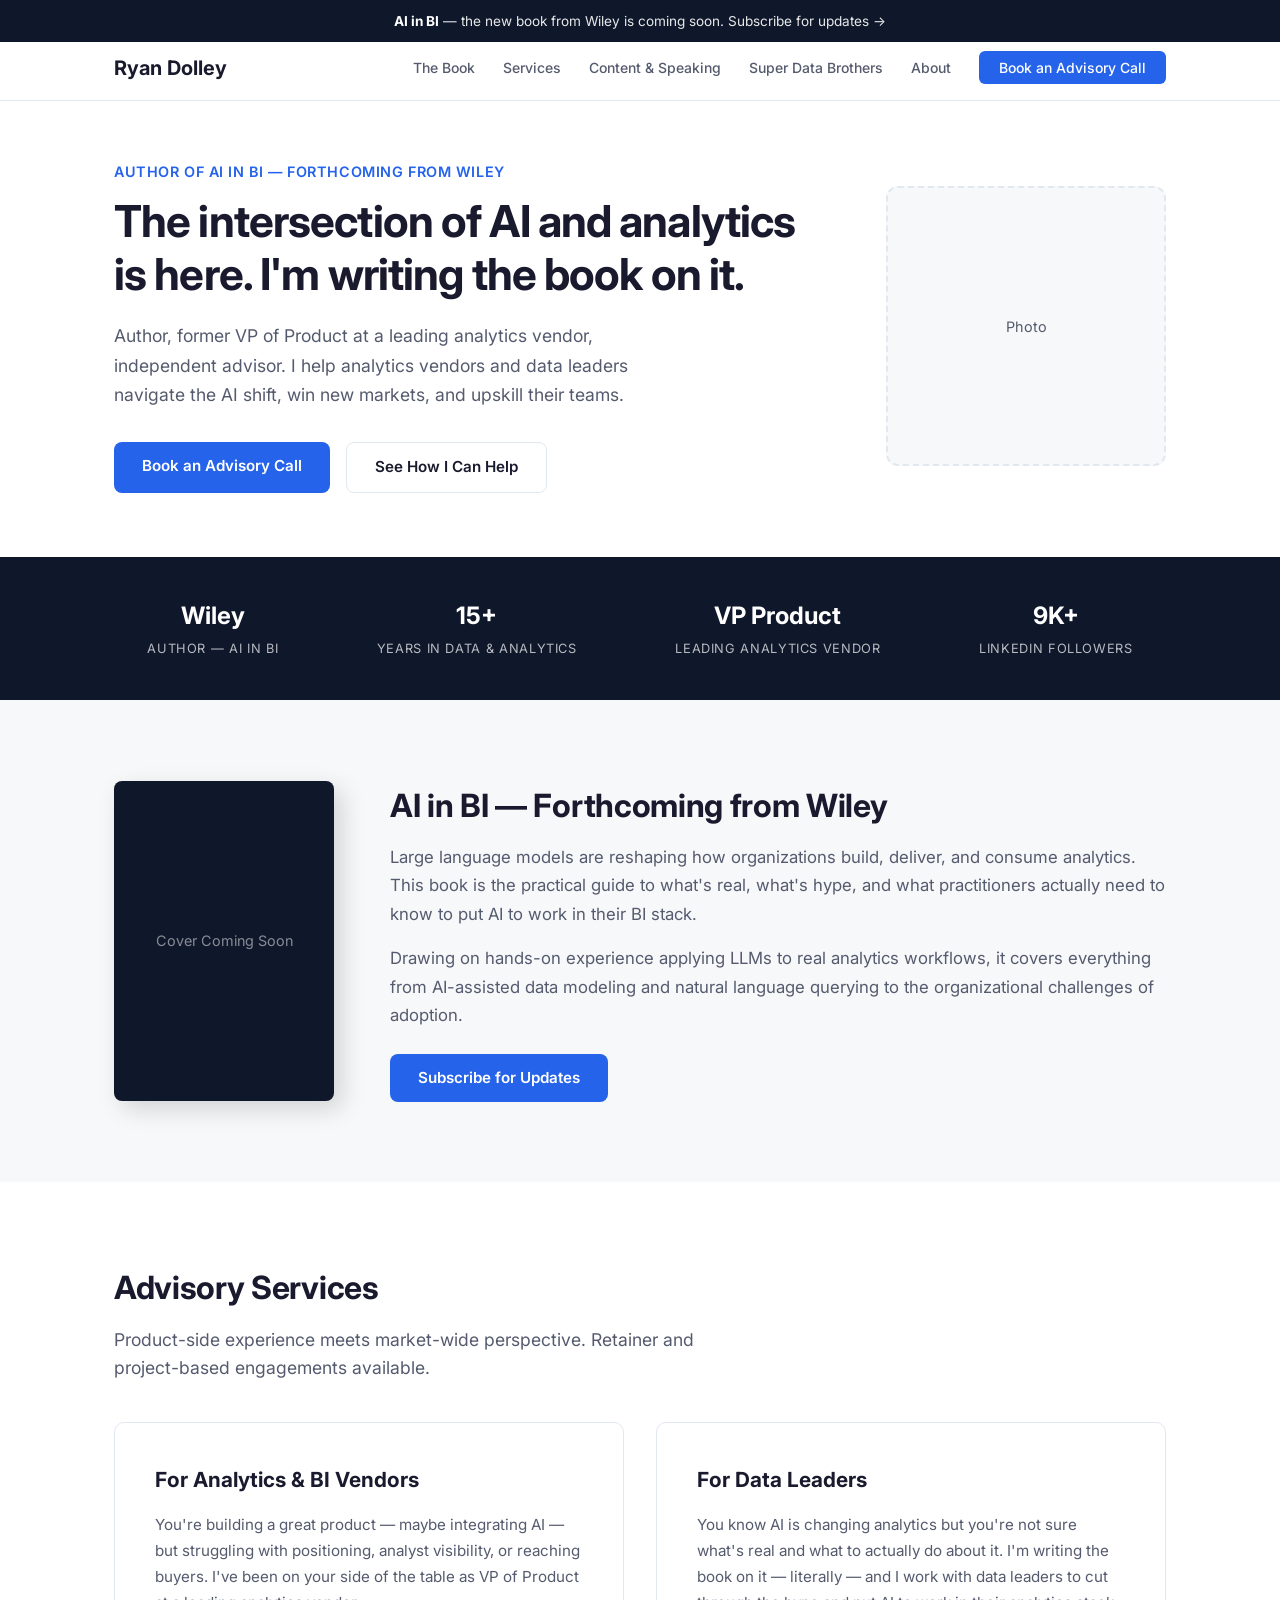
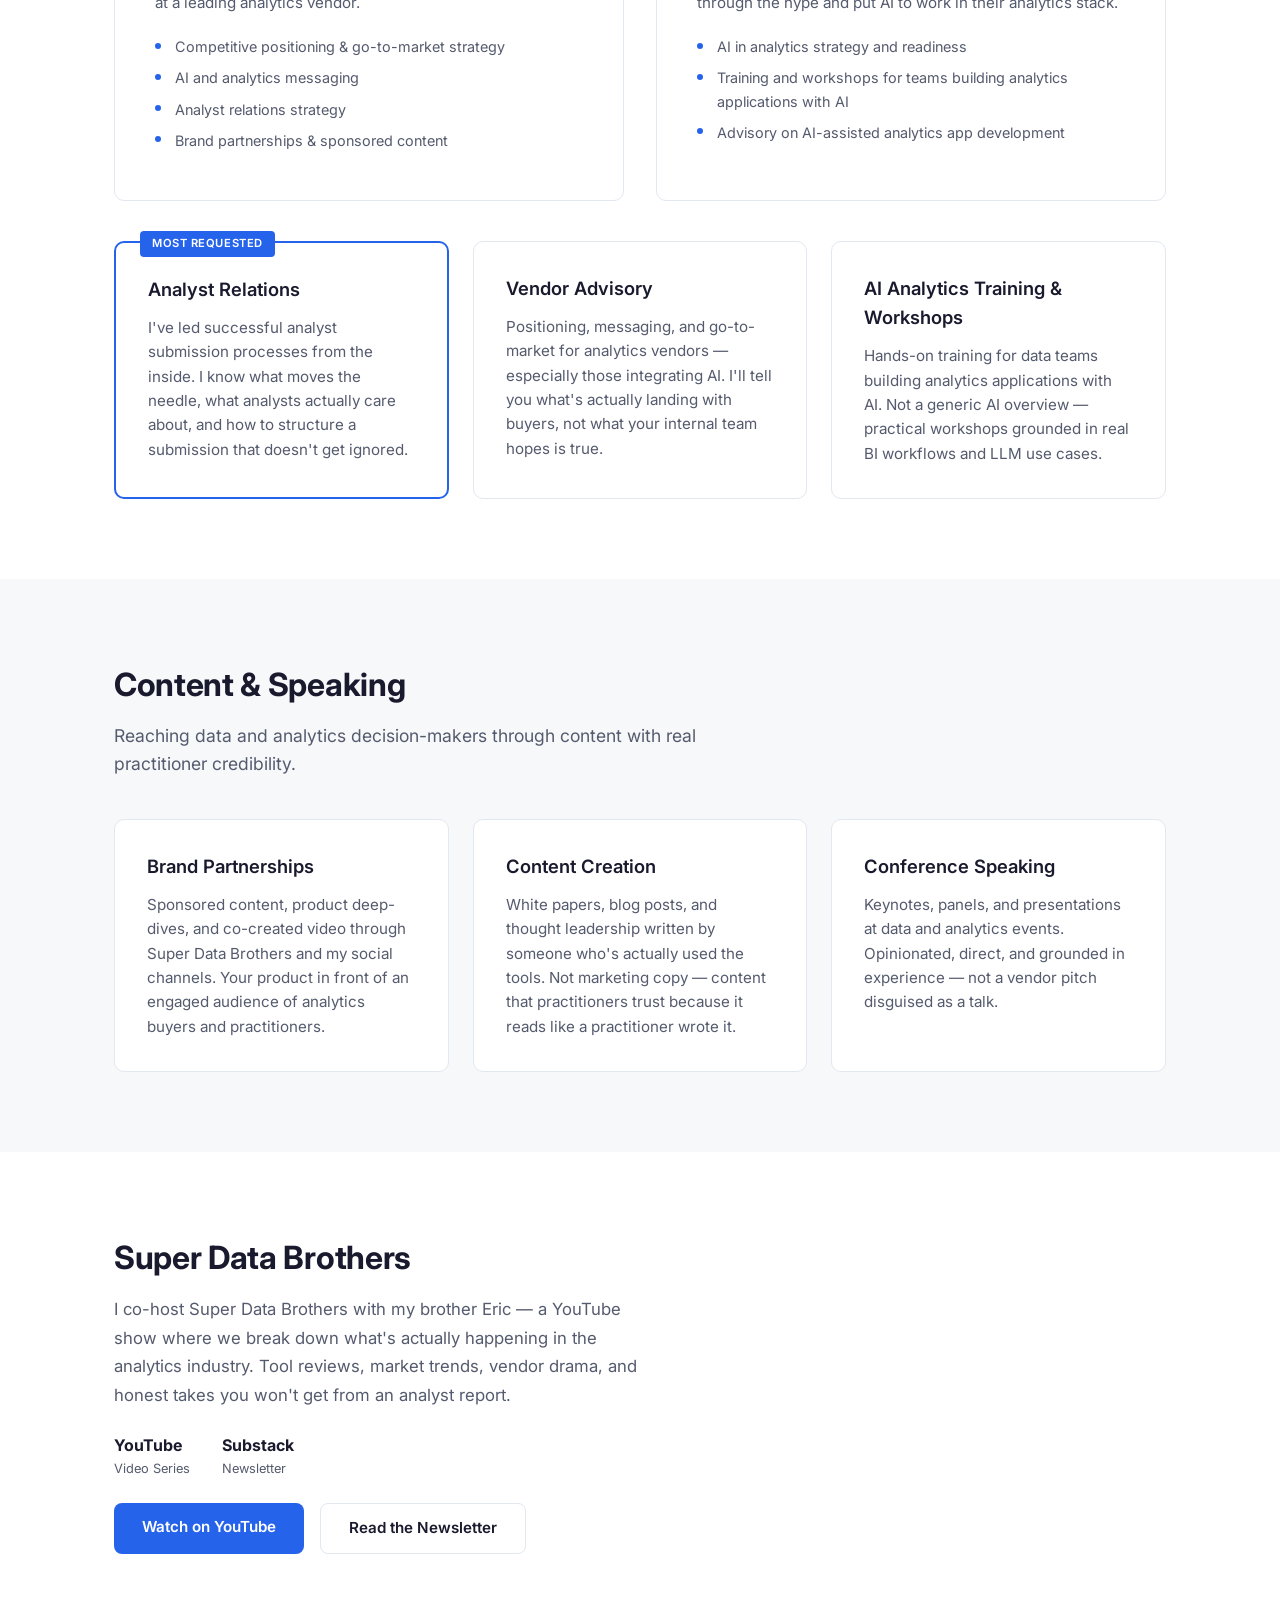
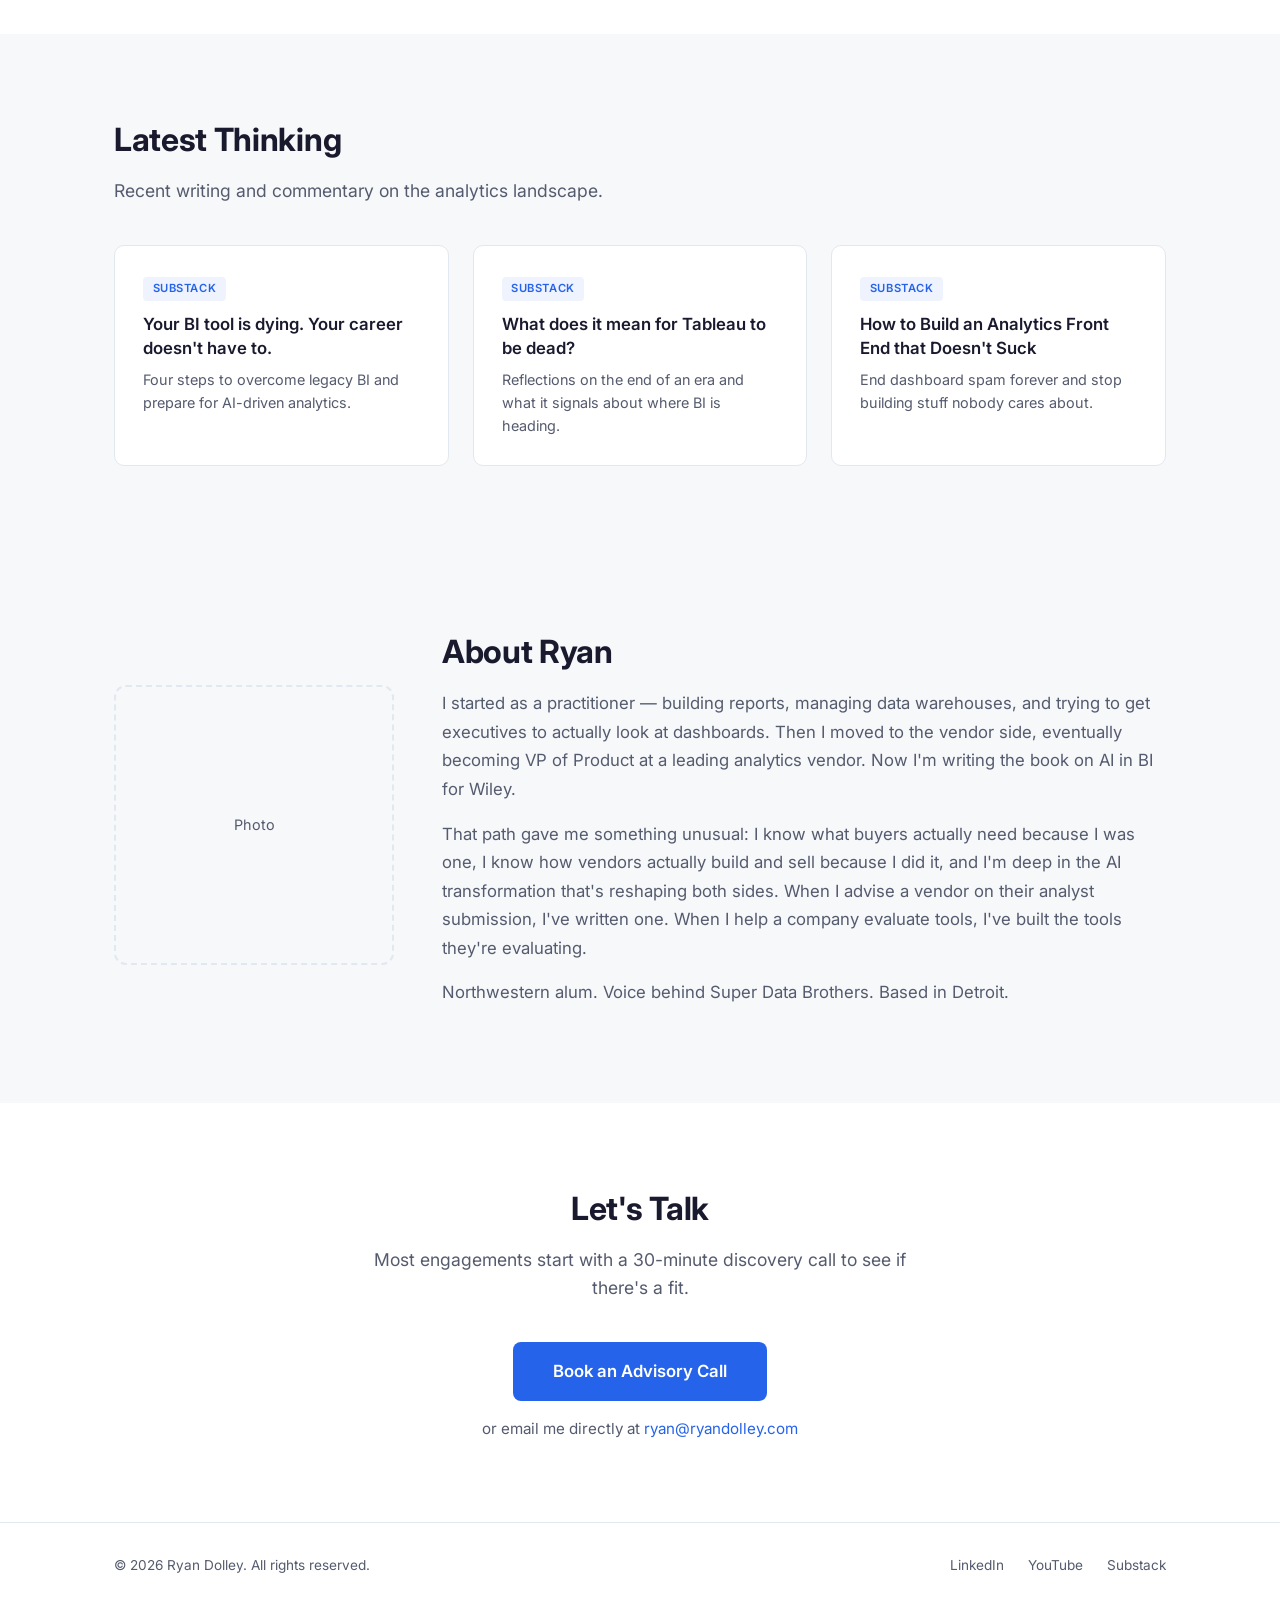
==== index.html @ 56ee3a5f "Switch YouTube embed to nocookie domain to fix error 150 Co-Authored-By: Claude Opus 4.6 <noreply@an" ====
<!DOCTYPE html>
<html lang="en">
<head>
    <meta charset="UTF-8">
    <meta name="viewport" content="width=device-width, initial-scale=1.0">
    <meta name="description" content="Ryan Dolley — author of AI in BI (Wiley), analytics industry advisor, and former VP of Product at a leading analytics vendor. Vendor advisory, analyst relations, and AI-driven data strategy.">
    <meta property="og:title" content="Ryan Dolley — Analytics Industry Advisor & Author">
    <meta property="og:description" content="Author of AI in BI (Wiley). Former VP of Product at a leading analytics vendor, now independent advisor for analytics vendors and data-driven companies.">
    <meta property="og:type" content="website">
    <meta property="og:url" content="https://ryandolley.com">
    <meta property="og:image" content="https://ryandolley.com/images/og-image.jpg">
    <meta name="twitter:card" content="summary_large_image">
    <title>Ryan Dolley — Analytics Industry Advisor & Author</title>
    <link rel="icon" type="image/svg+xml" href="data:image/svg+xml,<svg xmlns='http://www.w3.org/2000/svg' viewBox='0 0 100 100'><text y='.9em' font-size='90'>RD</text></svg>">
    <link rel="stylesheet" href="css/style.css">
    <link rel="preconnect" href="https://fonts.googleapis.com">
    <link rel="preconnect" href="https://fonts.gstatic.com" crossorigin>
    <link href="https://fonts.googleapis.com/css2?family=Inter:wght@400;500;600;700&display=swap" rel="stylesheet">
</head>
<body>

    <div class="announcement-bar">
        <div class="container">
            <a href="https://superdatablog.substack.com" target="_blank" rel="noopener">
                <strong>AI in BI</strong> &mdash; the new book from Wiley is coming soon. Subscribe for updates &rarr;
            </a>
        </div>
    </div>

    <header class="site-header">
        <nav class="nav-container">
            <a href="/" class="logo">Ryan Dolley</a>
            <ul class="nav-links">
                <li><a href="#book">The Book</a></li>
                <li><a href="#services">Services</a></li>
                <li><a href="#content-services">Content & Speaking</a></li>
                <li><a href="#sdb">Super Data Brothers</a></li>
                <li><a href="#about">About</a></li>
                <li><a href="#contact" class="nav-cta">Book an Advisory Call</a></li>
            </ul>
            <button class="mobile-menu-toggle" aria-label="Toggle menu">
                <span></span>
                <span></span>
                <span></span>
            </button>
        </nav>
    </header>

    <!-- Hero -->
    <section class="hero">
        <div class="container">
            <div class="hero-content">
                <p class="hero-eyebrow">Author of <em>AI in BI</em> &mdash; forthcoming from Wiley</p>
                <h1>The intersection of AI and analytics is here. I'm writing the book on it.</h1>
                <p class="hero-subtitle">Author, former VP of Product at a leading analytics vendor, independent advisor. I help analytics vendors and data leaders navigate the AI shift, win new markets, and upskill their teams.</p>
                <div class="hero-cta">
                    <a href="#contact" class="btn btn-primary">Book an Advisory Call</a>
                    <a href="#services" class="btn btn-secondary">See How I Can Help</a>
                </div>
            </div>
            <div class="hero-image">
                <div class="headshot-placeholder">Photo</div>
            </div>
        </div>
    </section>

    <!-- Credibility Bar -->
    <section class="credibility-bar">
        <div class="container">
            <div class="credibility-items">
                <div class="credibility-item">
                    <span class="credibility-number">Wiley</span>
                    <span class="credibility-label">Author &mdash; AI in BI</span>
                </div>
                <div class="credibility-item">
                    <span class="credibility-number">15+</span>
                    <span class="credibility-label">Years in Data & Analytics</span>
                </div>
                <div class="credibility-item">
                    <span class="credibility-number">VP Product</span>
                    <span class="credibility-label">Leading Analytics Vendor</span>
                </div>
                <div class="credibility-item">
                    <span class="credibility-number">9K+</span>
                    <span class="credibility-label">LinkedIn Followers</span>
                </div>
            </div>
        </div>
    </section>

    <!-- The Book -->
    <section id="book" class="section section-alt">
        <div class="container">
            <div class="book-content">
                <div class="book-cover">
                    <div class="book-placeholder">Cover Coming Soon</div>
                </div>
                <div class="book-text">
                    <h2 class="section-title">AI in BI &mdash; Forthcoming from Wiley</h2>
                    <p>Large language models are reshaping how organizations build, deliver, and consume analytics. This book is the practical guide to what's real, what's hype, and what practitioners actually need to know to put AI to work in their BI stack.</p>
                    <p>Drawing on hands-on experience applying LLMs to real analytics workflows, it covers everything from AI-assisted data modeling and natural language querying to the organizational challenges of adoption.</p>
                    <a href="https://superdatablog.substack.com" target="_blank" rel="noopener" class="btn btn-primary">Subscribe for Updates</a>
                </div>
            </div>
        </div>
    </section>

    <!-- Services (merged Who I Work With + Advisory) -->
    <section id="services" class="section">
        <div class="container">
            <h2 class="section-title">Advisory Services</h2>
            <p class="section-intro">Product-side experience meets market-wide perspective. Retainer and project-based engagements available.</p>

            <div class="audience-grid">
                <div class="audience-card">
                    <h3>For Analytics & BI Vendors</h3>
                    <p>You're building a great product &mdash; maybe integrating AI &mdash; but struggling with positioning, analyst visibility, or reaching buyers. I've been on your side of the table as VP of Product at a leading analytics vendor.</p>
                    <ul class="audience-list">
                        <li>Competitive positioning & go-to-market strategy</li>
                        <li>AI and analytics messaging</li>
                        <li>Analyst relations strategy</li>
                        <li>Brand partnerships & sponsored content</li>
                    </ul>
                </div>
                <div class="audience-card">
                    <h3>For Data Leaders</h3>
                    <p>You know AI is changing analytics but you're not sure what's real and what to actually do about it. I'm writing the book on it &mdash; literally &mdash; and I work with data leaders to cut through the hype and put AI to work in their analytics stack.</p>
                    <ul class="audience-list">
                        <li>AI in analytics strategy and readiness</li>
                        <li>Training and workshops for teams building analytics applications with AI</li>
                        <li>Advisory on AI-assisted analytics app development</li>
                    </ul>
                </div>
            </div>

            <div class="services-detail">
                <div class="service-card featured-card">
                    <div class="card-badge">Most Requested</div>
                    <h3>Analyst Relations</h3>
                    <p>I've led successful analyst submission processes from the inside. I know what moves the needle, what analysts actually care about, and how to structure a submission that doesn't get ignored.</p>
                </div>
                <div class="service-card">
                    <h3>Vendor Advisory</h3>
                    <p>Positioning, messaging, and go-to-market for analytics vendors &mdash; especially those integrating AI. I'll tell you what's actually landing with buyers, not what your internal team hopes is true.</p>
                </div>
                <div class="service-card">
                    <h3>AI Analytics Training & Workshops</h3>
                    <p>Hands-on training for data teams building analytics applications with AI. Not a generic AI overview &mdash; practical workshops grounded in real BI workflows and LLM use cases.</p>
                </div>
            </div>
        </div>
    </section>

    <!-- Content & Speaking -->
    <section id="content-services" class="section section-alt">
        <div class="container">
            <h2 class="section-title">Content & Speaking</h2>
            <p class="section-intro">Reaching data and analytics decision-makers through content with real practitioner credibility.</p>

            <div class="services-grid">
                <div class="service-card">
                    <h3>Brand Partnerships</h3>
                    <p>Sponsored content, product deep-dives, and co-created video through Super Data Brothers and my social channels. Your product in front of an engaged audience of analytics buyers and practitioners.</p>
                </div>
                <div class="service-card">
                    <h3>Content Creation</h3>
                    <p>White papers, blog posts, and thought leadership written by someone who's actually used the tools. Not marketing copy &mdash; content that practitioners trust because it reads like a practitioner wrote it.</p>
                </div>
                <div class="service-card">
                    <h3>Conference Speaking</h3>
                    <p>Keynotes, panels, and presentations at data and analytics events. Opinionated, direct, and grounded in experience &mdash; not a vendor pitch disguised as a talk.</p>
                </div>
            </div>
        </div>
    </section>

    <!-- Super Data Brothers -->
    <section id="sdb" class="section">
        <div class="container">
            <div class="sdb-content">
                <div class="sdb-text">
                    <h2 class="section-title">Super Data Brothers</h2>
                    <p>I co-host Super Data Brothers with my brother Eric &mdash; a YouTube show where we break down what's actually happening in the analytics industry. Tool reviews, market trends, vendor drama, and honest takes you won't get from an analyst report.</p>
                    <div class="sdb-stats">
                        <div class="sdb-stat">
                            <span class="sdb-stat-number">YouTube</span>
                            <span class="sdb-stat-label">Video Series</span>
                        </div>
                        <div class="sdb-stat">
                            <span class="sdb-stat-number">Substack</span>
                            <span class="sdb-stat-label">Newsletter</span>
                        </div>
                    </div>
                    <div class="sdb-buttons">
                        <a href="https://www.youtube.com/c/superdatabrothers" target="_blank" rel="noopener" class="btn btn-primary">Watch on YouTube</a>
                        <a href="https://superdatablog.substack.com" target="_blank" rel="noopener" class="btn btn-secondary">Read the Newsletter</a>
                    </div>
                </div>
                <div class="sdb-video">
                    <iframe width="480" height="270" src="https://www.youtube-nocookie.com/embed/T5hyffi0M0o?rel=0" title="Super Data Brothers" frameborder="0" allow="accelerometer; autoplay; clipboard-write; encrypted-media; gyroscope; picture-in-picture" allowfullscreen></iframe>
                </div>
            </div>
        </div>
    </section>

    <!-- Latest Thinking -->
    <section class="section section-alt">
        <div class="container">
            <h2 class="section-title">Latest Thinking</h2>
            <p class="section-intro">Recent writing and commentary on the analytics landscape.</p>
            <div class="articles-grid">
                <a href="https://superdatablog.substack.com/p/your-bi-tool-is-dying-your-career" target="_blank" rel="noopener" class="article-card">
                    <span class="article-tag">Substack</span>
                    <h3>Your BI tool is dying. Your career doesn't have to.</h3>
                    <p>Four steps to overcome legacy BI and prepare for AI-driven analytics.</p>
                </a>
                <a href="https://superdatablog.substack.com/p/what-does-it-mean-for-tableau-to" target="_blank" rel="noopener" class="article-card">
                    <span class="article-tag">Substack</span>
                    <h3>What does it mean for Tableau to be dead?</h3>
                    <p>Reflections on the end of an era and what it signals about where BI is heading.</p>
                </a>
                <a href="https://superdatablog.substack.com/p/how-to-build-an-analytics-front-end" target="_blank" rel="noopener" class="article-card">
                    <span class="article-tag">Substack</span>
                    <h3>How to Build an Analytics Front End that Doesn't Suck</h3>
                    <p>End dashboard spam forever and stop building stuff nobody cares about.</p>
                </a>
            </div>
        </div>
    </section>

    <!-- About -->
    <section id="about" class="section section-alt">
        <div class="container">
            <div class="about-content">
                <div class="about-image">
                    <div class="headshot-placeholder">Photo</div>
                </div>
                <div class="about-text">
                    <h2 class="section-title">About Ryan</h2>
                    <p>I started as a practitioner &mdash; building reports, managing data warehouses, and trying to get executives to actually look at dashboards. Then I moved to the vendor side, eventually becoming VP of Product at a leading analytics vendor. Now I'm writing the book on AI in BI for Wiley.</p>
                    <p>That path gave me something unusual: I know what buyers actually need because I was one, I know how vendors actually build and sell because I did it, and I'm deep in the AI transformation that's reshaping both sides. When I advise a vendor on their analyst submission, I've written one. When I help a company evaluate tools, I've built the tools they're evaluating.</p>
                    <p>Northwestern alum. Voice behind Super Data Brothers. Based in Detroit.</p>
                </div>
            </div>
        </div>
    </section>

    <!-- Contact -->
    <section id="contact" class="section">
        <div class="container contact-container">
            <h2 class="section-title">Let's Talk</h2>
            <p class="section-intro">Most engagements start with a 30-minute discovery call to see if there's a fit.</p>
            <div class="contact-actions">
                <a href="https://calendly.com/rdolley/half-hour" target="_blank" rel="noopener" class="btn btn-primary btn-large">Book an Advisory Call</a>
                <p class="contact-alt">or email me directly at <a href="mailto:ryan@ryandolley.com">ryan@ryandolley.com</a></p>
            </div>
        </div>
    </section>

    <!-- Footer -->
    <footer class="site-footer">
        <div class="container">
            <div class="footer-content">
                <p>&copy; 2026 Ryan Dolley. All rights reserved.</p>
                <div class="footer-links">
                    <a href="https://www.linkedin.com/in/ryandolley" target="_blank" rel="noopener">LinkedIn</a>
                    <a href="https://www.youtube.com/c/superdatabrothers" target="_blank" rel="noopener">YouTube</a>
                    <a href="https://superdatablog.substack.com" target="_blank" rel="noopener">Substack</a>
                </div>
            </div>
        </div>
    </footer>

    <script src="js/main.js"></script>
</body>
</html>
---- css/style.css ----
/* ================================
   Ryan Dolley — Personal Site
   ================================ */

:root {
    --color-bg: #ffffff;
    --color-bg-alt: #f7f8fa;
    --color-text: #1a1a2e;
    --color-text-muted: #555b6e;
    --color-primary: #2563eb;
    --color-primary-dark: #1d4ed8;
    --color-accent: #0f172a;
    --color-border: #e2e8f0;
    --font-main: 'Inter', -apple-system, BlinkMacSystemFont, sans-serif;
    --max-width: 1100px;
    --section-padding: 5rem 0;
}

/* Reset */
*, *::before, *::after {
    margin: 0;
    padding: 0;
    box-sizing: border-box;
}

html {
    scroll-behavior: smooth;
}

body {
    font-family: var(--font-main);
    color: var(--color-text);
    background: var(--color-bg);
    line-height: 1.6;
    -webkit-font-smoothing: antialiased;
}

.container {
    max-width: var(--max-width);
    margin: 0 auto;
    padding: 0 1.5rem;
}

/* ================================
   Header / Nav
   ================================ */

/* ================================
   Announcement Bar
   ================================ */

.announcement-bar {
    position: fixed;
    top: 0;
    left: 0;
    right: 0;
    background: var(--color-accent);
    z-index: 101;
    padding: 0.5rem 0;
    text-align: center;
}

.announcement-bar a {
    color: rgba(255, 255, 255, 0.9);
    text-decoration: none;
    font-size: 0.85rem;
    transition: color 0.2s;
}

.announcement-bar a:hover {
    color: #fff;
}

.announcement-bar strong {
    color: #fff;
}

.site-header {
    position: fixed;
    top: 2.25rem;
    left: 0;
    right: 0;
    background: rgba(255, 255, 255, 0.95);
    backdrop-filter: blur(10px);
    border-bottom: 1px solid var(--color-border);
    z-index: 100;
}

.nav-container {
    max-width: var(--max-width);
    margin: 0 auto;
    padding: 0 1.5rem;
    display: flex;
    align-items: center;
    justify-content: space-between;
    height: 4rem;
}

.logo {
    font-size: 1.25rem;
    font-weight: 700;
    color: var(--color-text);
    text-decoration: none;
}

.nav-links {
    display: flex;
    list-style: none;
    gap: 1.75rem;
    align-items: center;
}

.nav-links a {
    text-decoration: none;
    color: var(--color-text-muted);
    font-size: 0.875rem;
    font-weight: 500;
    transition: color 0.2s;
}

.nav-links a:hover {
    color: var(--color-text);
}

.nav-cta {
    background: var(--color-primary);
    color: #fff !important;
    padding: 0.5rem 1.25rem;
    border-radius: 6px;
    transition: background 0.2s !important;
}

.nav-cta:hover {
    background: var(--color-primary-dark) !important;
}

.mobile-menu-toggle {
    display: none;
    flex-direction: column;
    gap: 5px;
    background: none;
    border: none;
    cursor: pointer;
    padding: 4px;
}

.mobile-menu-toggle span {
    display: block;
    width: 24px;
    height: 2px;
    background: var(--color-text);
    transition: 0.3s;
}

/* ================================
   Hero
   ================================ */

.hero {
    padding: 10rem 0 4rem;
}

.hero .container {
    display: flex;
    align-items: center;
    gap: 4rem;
}

.hero-content {
    flex: 1;
}

.hero h1 {
    font-size: 2.75rem;
    font-weight: 700;
    line-height: 1.2;
    letter-spacing: -0.02em;
    margin-bottom: 1.25rem;
}

.hero-subtitle {
    font-size: 1.1rem;
    color: var(--color-text-muted);
    line-height: 1.7;
    margin-bottom: 2rem;
    max-width: 520px;
}

.hero-cta {
    display: flex;
    gap: 1rem;
}

.hero-image {
    flex-shrink: 0;
}

/* Buttons */
.btn {
    display: inline-block;
    text-decoration: none;
    font-weight: 600;
    font-size: 0.95rem;
    padding: 0.75rem 1.75rem;
    border-radius: 8px;
    transition: all 0.2s;
}

.btn-primary {
    background: var(--color-primary);
    color: #fff;
}

.btn-primary:hover {
    background: var(--color-primary-dark);
}

.btn-secondary {
    background: transparent;
    color: var(--color-text);
    border: 1px solid var(--color-border);
}

.btn-secondary:hover {
    border-color: var(--color-text-muted);
}

.btn-large {
    padding: 1rem 2.5rem;
    font-size: 1.05rem;
}

/* Placeholder images */
.headshot-placeholder,
.video-placeholder {
    width: 280px;
    height: 280px;
    border-radius: 12px;
    background: var(--color-bg-alt);
    border: 2px dashed var(--color-border);
    display: flex;
    align-items: center;
    justify-content: center;
    color: var(--color-text-muted);
    font-size: 0.9rem;
}

.video-placeholder {
    width: 100%;
    max-width: 480px;
    height: 270px;
}

/* ================================
   Credibility Bar
   ================================ */

.credibility-bar {
    background: var(--color-accent);
    padding: 2.5rem 0;
}

.credibility-items {
    display: flex;
    justify-content: space-around;
    gap: 2rem;
    text-align: center;
}

.credibility-item {
    display: flex;
    flex-direction: column;
    gap: 0.25rem;
}

.credibility-number {
    font-size: 1.5rem;
    font-weight: 700;
    color: #fff;
}

.credibility-label {
    font-size: 0.8rem;
    color: rgba(255, 255, 255, 0.7);
    text-transform: uppercase;
    letter-spacing: 0.05em;
}

/* ================================
   Client Logos
   ================================ */

.logos-section {
    padding: 3rem 0;
    border-bottom: 1px solid var(--color-border);
}

.logos-label {
    text-align: center;
    font-size: 0.85rem;
    color: var(--color-text-muted);
    text-transform: uppercase;
    letter-spacing: 0.06em;
    margin-bottom: 1.5rem;
}

.logos-grid {
    display: flex;
    justify-content: center;
    align-items: center;
    gap: 3.5rem;
    flex-wrap: wrap;
}

.logo-item {
    display: flex;
    align-items: center;
    justify-content: center;
}

.logo-text {
    font-size: 1.35rem;
    font-weight: 600;
    color: var(--color-text-muted);
    opacity: 0.5;
    transition: opacity 0.2s;
}

.logo-item:hover .logo-text {
    opacity: 0.8;
}

/* ================================
   Hero Eyebrow
   ================================ */

.hero-eyebrow {
    font-size: 0.9rem;
    font-weight: 600;
    color: var(--color-primary);
    text-transform: uppercase;
    letter-spacing: 0.04em;
    margin-bottom: 0.75rem;
}

.hero-eyebrow em {
    font-style: normal;
}

/* ================================
   The Book
   ================================ */

.book-content {
    display: flex;
    align-items: center;
    gap: 3.5rem;
}

.book-cover {
    flex-shrink: 0;
}

.book-placeholder {
    width: 220px;
    height: 320px;
    border-radius: 8px;
    background: var(--color-accent);
    border: none;
    display: flex;
    align-items: center;
    justify-content: center;
    color: rgba(255, 255, 255, 0.5);
    font-size: 0.9rem;
    box-shadow: 8px 8px 24px rgba(0, 0, 0, 0.15);
}

.book-text {
    flex: 1;
}

.book-text p {
    color: var(--color-text-muted);
    font-size: 1.05rem;
    line-height: 1.7;
    margin-bottom: 1rem;
}

.book-text .btn {
    margin-top: 0.5rem;
}

/* ================================
   Who I Work With
   ================================ */

.audience-grid {
    display: grid;
    grid-template-columns: 1fr 1fr;
    gap: 2rem;
}

.audience-card {
    background: var(--color-bg);
    border: 1px solid var(--color-border);
    border-radius: 10px;
    padding: 2.5rem;
}

.audience-card h3 {
    font-size: 1.3rem;
    font-weight: 700;
    margin-bottom: 1rem;
}

.audience-card p {
    color: var(--color-text-muted);
    font-size: 0.95rem;
    line-height: 1.7;
    margin-bottom: 1.25rem;
}

.audience-list {
    list-style: none;
    padding: 0;
}

.audience-list li {
    position: relative;
    padding-left: 1.25rem;
    color: var(--color-text-muted);
    font-size: 0.9rem;
    margin-bottom: 0.5rem;
}

.audience-list li::before {
    content: '';
    position: absolute;
    left: 0;
    top: 0.55em;
    width: 6px;
    height: 6px;
    border-radius: 50%;
    background: var(--color-primary);
}

/* ================================
   Sections
   ================================ */

.section {
    padding: var(--section-padding);
}

.section-alt {
    background: var(--color-bg-alt);
}

.section-title {
    font-size: 2rem;
    font-weight: 700;
    margin-bottom: 0.75rem;
    letter-spacing: -0.01em;
}

.section-intro {
    font-size: 1.1rem;
    color: var(--color-text-muted);
    margin-bottom: 2.5rem;
    max-width: 600px;
}

/* Services Detail (below audience cards) */
.services-detail {
    display: grid;
    grid-template-columns: repeat(3, 1fr);
    gap: 1.5rem;
    margin-top: 2.5rem;
}

/* Services Grid */
.services-grid {
    display: grid;
    grid-template-columns: repeat(auto-fit, minmax(250px, 1fr));
    gap: 1.5rem;
}

.service-card {
    background: var(--color-bg);
    border: 1px solid var(--color-border);
    border-radius: 10px;
    padding: 2rem;
    transition: box-shadow 0.2s;
    position: relative;
}

.service-card:hover {
    box-shadow: 0 4px 20px rgba(0, 0, 0, 0.06);
}

.service-card h3 {
    font-size: 1.15rem;
    font-weight: 600;
    margin-bottom: 0.75rem;
}

.service-card p {
    color: var(--color-text-muted);
    font-size: 0.95rem;
    line-height: 1.6;
}

/* Featured card */
.featured-card {
    border-color: var(--color-primary);
    border-width: 2px;
}

.card-badge {
    position: absolute;
    top: -0.7rem;
    left: 1.5rem;
    background: var(--color-primary);
    color: #fff;
    font-size: 0.7rem;
    font-weight: 600;
    text-transform: uppercase;
    letter-spacing: 0.05em;
    padding: 0.25rem 0.75rem;
    border-radius: 4px;
}

/* ================================
   SDB Section
   ================================ */

.sdb-content {
    display: flex;
    align-items: center;
    gap: 3rem;
}

.sdb-text {
    flex: 1;
}

.sdb-text p {
    color: var(--color-text-muted);
    font-size: 1.05rem;
    line-height: 1.7;
    margin-bottom: 1.5rem;
}

.sdb-stats {
    display: flex;
    gap: 2rem;
    margin-bottom: 1.5rem;
}

.sdb-stat {
    display: flex;
    flex-direction: column;
}

.sdb-stat-number {
    font-size: 1rem;
    font-weight: 700;
    color: var(--color-text);
}

.sdb-stat-label {
    font-size: 0.8rem;
    color: var(--color-text-muted);
}

.sdb-buttons {
    display: flex;
    gap: 1rem;
    flex-wrap: wrap;
}

.sdb-video {
    flex-shrink: 0;
}

.sdb-video iframe {
    border-radius: 10px;
    max-width: 100%;
}

/* ================================
   Articles / Latest Thinking
   ================================ */

.articles-grid {
    display: grid;
    grid-template-columns: repeat(3, 1fr);
    gap: 1.5rem;
}

.article-card {
    display: block;
    text-decoration: none;
    color: inherit;
    background: var(--color-bg);
    border: 1px solid var(--color-border);
    border-radius: 10px;
    padding: 1.75rem;
    transition: box-shadow 0.2s, border-color 0.2s;
}

.article-card:hover {
    box-shadow: 0 4px 20px rgba(0, 0, 0, 0.06);
    border-color: var(--color-primary);
}

.article-tag {
    display: inline-block;
    font-size: 0.7rem;
    font-weight: 600;
    text-transform: uppercase;
    letter-spacing: 0.05em;
    color: var(--color-primary);
    background: rgba(37, 99, 235, 0.08);
    padding: 0.2rem 0.6rem;
    border-radius: 4px;
    margin-bottom: 0.75rem;
}

.article-card h3 {
    font-size: 1.05rem;
    font-weight: 600;
    margin-bottom: 0.5rem;
    line-height: 1.4;
}

.article-card p {
    color: var(--color-text-muted);
    font-size: 0.9rem;
    line-height: 1.6;
}

/* ================================
   About
   ================================ */

.about-content {
    display: flex;
    align-items: center;
    gap: 3rem;
}

.about-text {
    flex: 1;
}

.about-text p {
    color: var(--color-text-muted);
    font-size: 1.05rem;
    line-height: 1.7;
    margin-bottom: 1rem;
}

.about-image {
    flex-shrink: 0;
}

/* ================================
   Contact
   ================================ */

.contact-container {
    text-align: center;
    max-width: 600px;
}

.contact-actions {
    margin-top: 1rem;
}

.contact-alt {
    margin-top: 1rem;
    color: var(--color-text-muted);
    font-size: 0.95rem;
}

.contact-alt a {
    color: var(--color-primary);
    text-decoration: none;
}

.contact-alt a:hover {
    text-decoration: underline;
}

/* ================================
   Footer
   ================================ */

.site-footer {
    border-top: 1px solid var(--color-border);
    padding: 2rem 0;
}

.footer-content {
    display: flex;
    justify-content: space-between;
    align-items: center;
    font-size: 0.85rem;
    color: var(--color-text-muted);
}

.footer-links {
    display: flex;
    gap: 1.5rem;
}

.footer-links a {
    color: var(--color-text-muted);
    text-decoration: none;
}

.footer-links a:hover {
    color: var(--color-text);
}

/* ================================
   Responsive
   ================================ */

@media (max-width: 768px) {
    .nav-links {
        display: none;
        position: absolute;
        top: 4rem;
        left: 0;
        right: 0;
        background: var(--color-bg);
        flex-direction: column;
        padding: 1.5rem;
        gap: 1rem;
        border-bottom: 1px solid var(--color-border);
    }

    .nav-links.active {
        display: flex;
    }

    .mobile-menu-toggle {
        display: flex;
    }

    .hero {
        padding: 8rem 0 3rem;
    }

    .hero .container {
        flex-direction: column;
        text-align: center;
    }

    .hero h1 {
        font-size: 2rem;
    }

    .hero-subtitle {
        max-width: 100%;
    }

    .hero-cta {
        justify-content: center;
        flex-wrap: wrap;
    }

    .credibility-items {
        flex-wrap: wrap;
    }

    .credibility-item {
        flex: 1 1 40%;
    }

    .logos-grid {
        gap: 2rem;
    }

    .audience-grid {
        grid-template-columns: 1fr;
    }

    .services-detail {
        grid-template-columns: 1fr;
    }

    .articles-grid {
        grid-template-columns: 1fr;
    }

    .book-content,
    .sdb-content,
    .about-content {
        flex-direction: column;
    }

    .book-content {
        text-align: center;
    }

    .footer-content {
        flex-direction: column;
        gap: 1rem;
        text-align: center;
    }
}
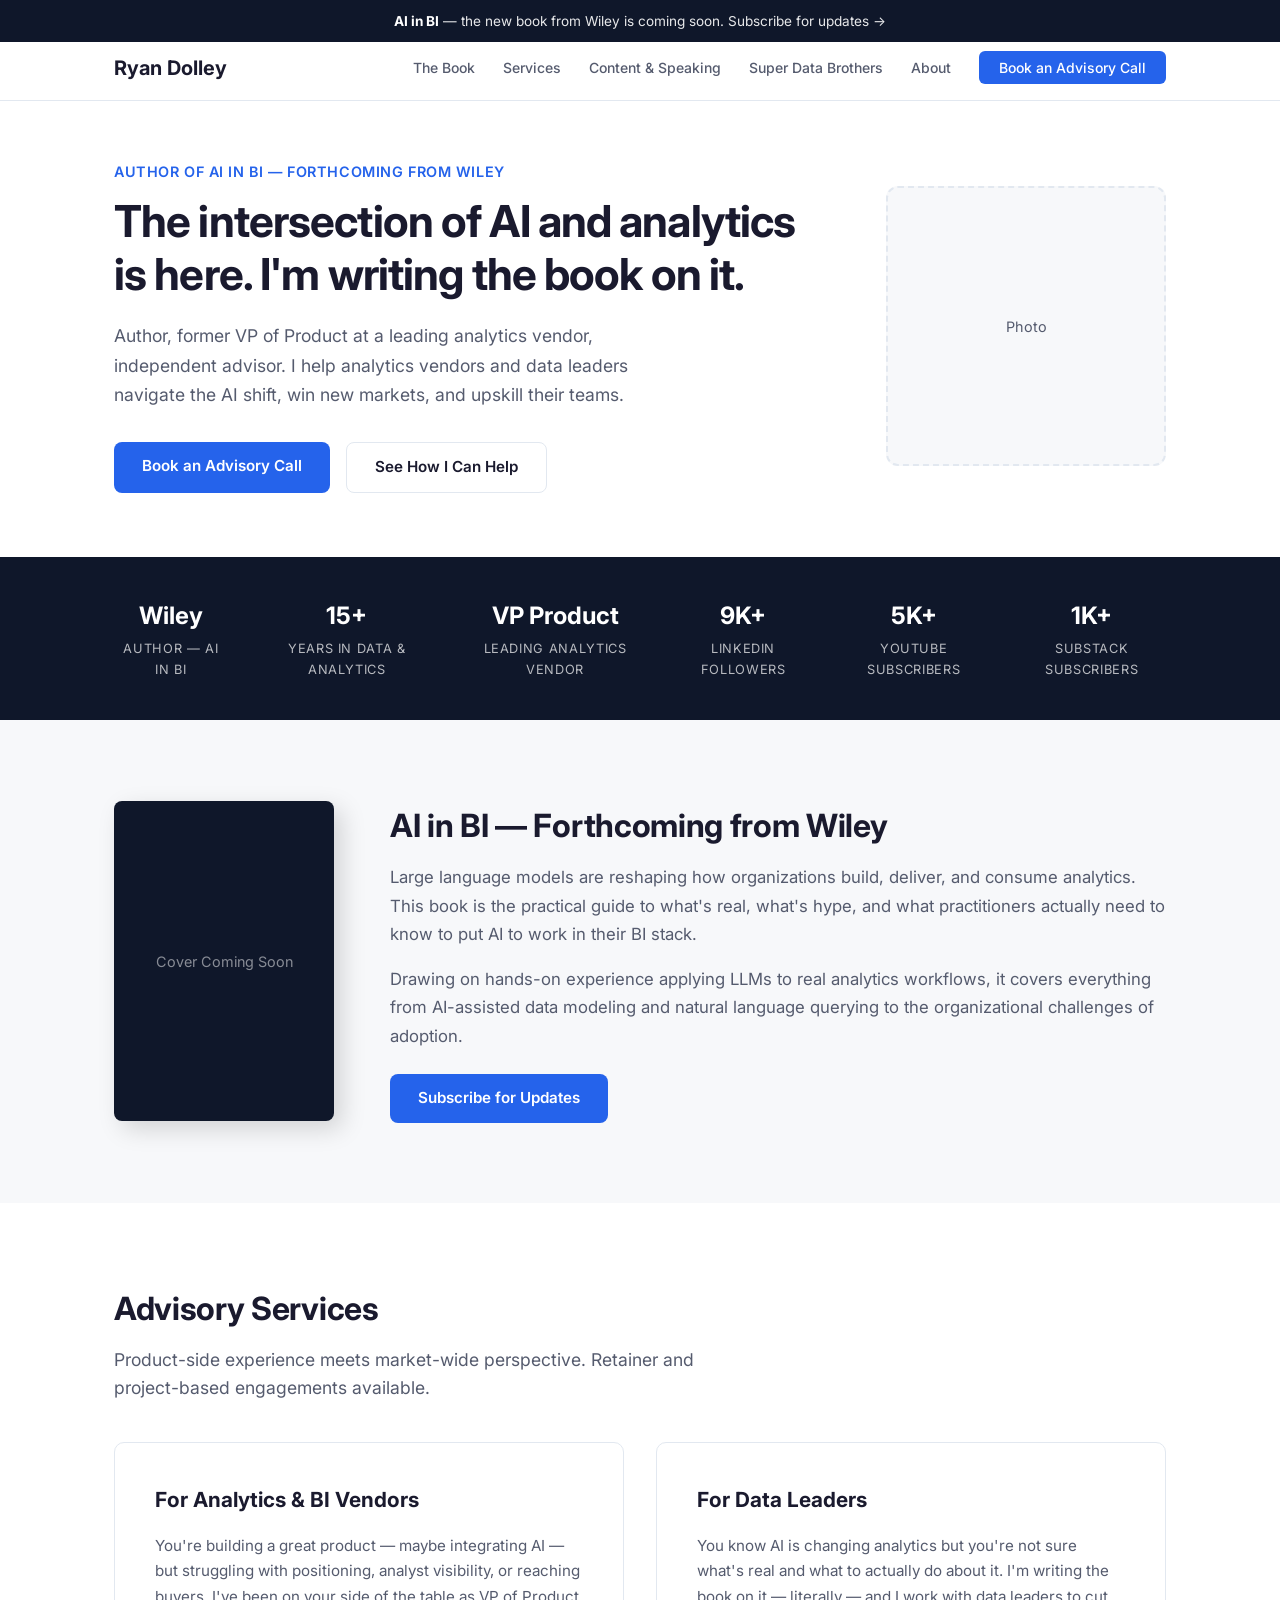
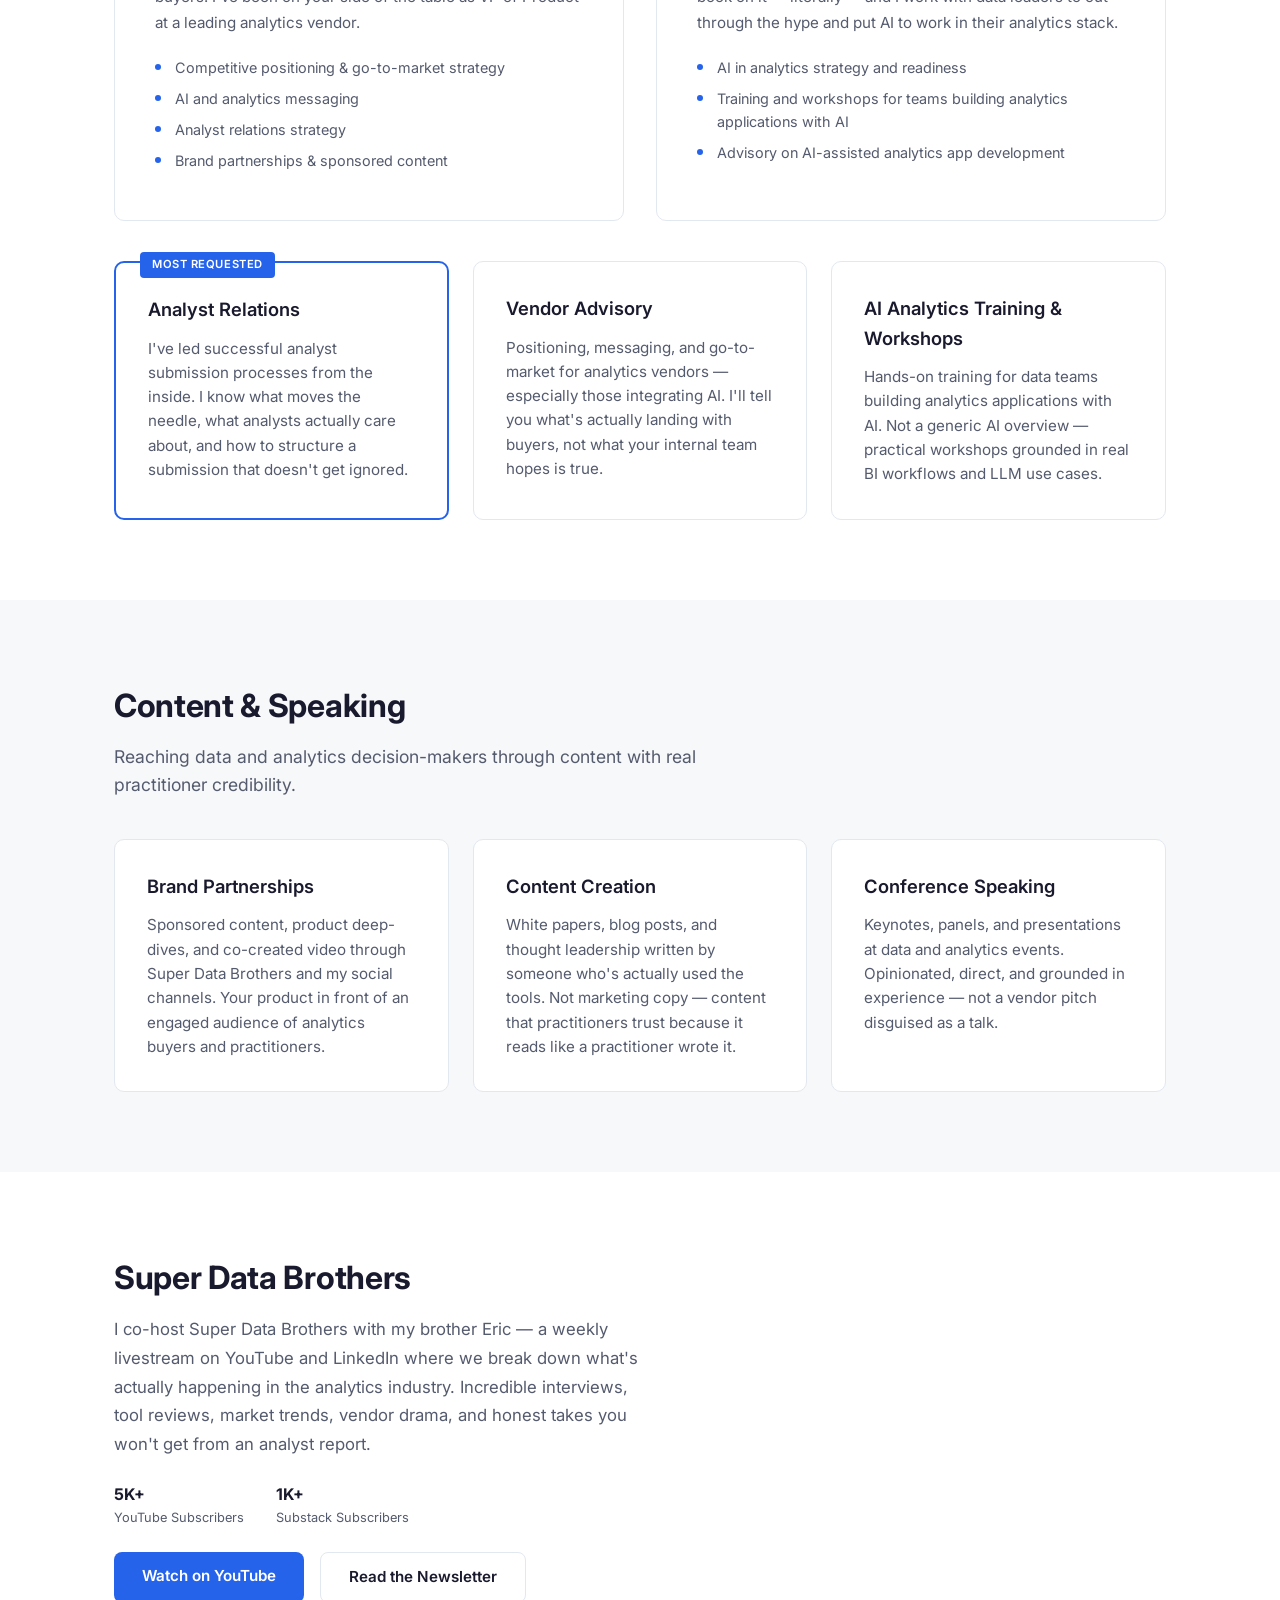
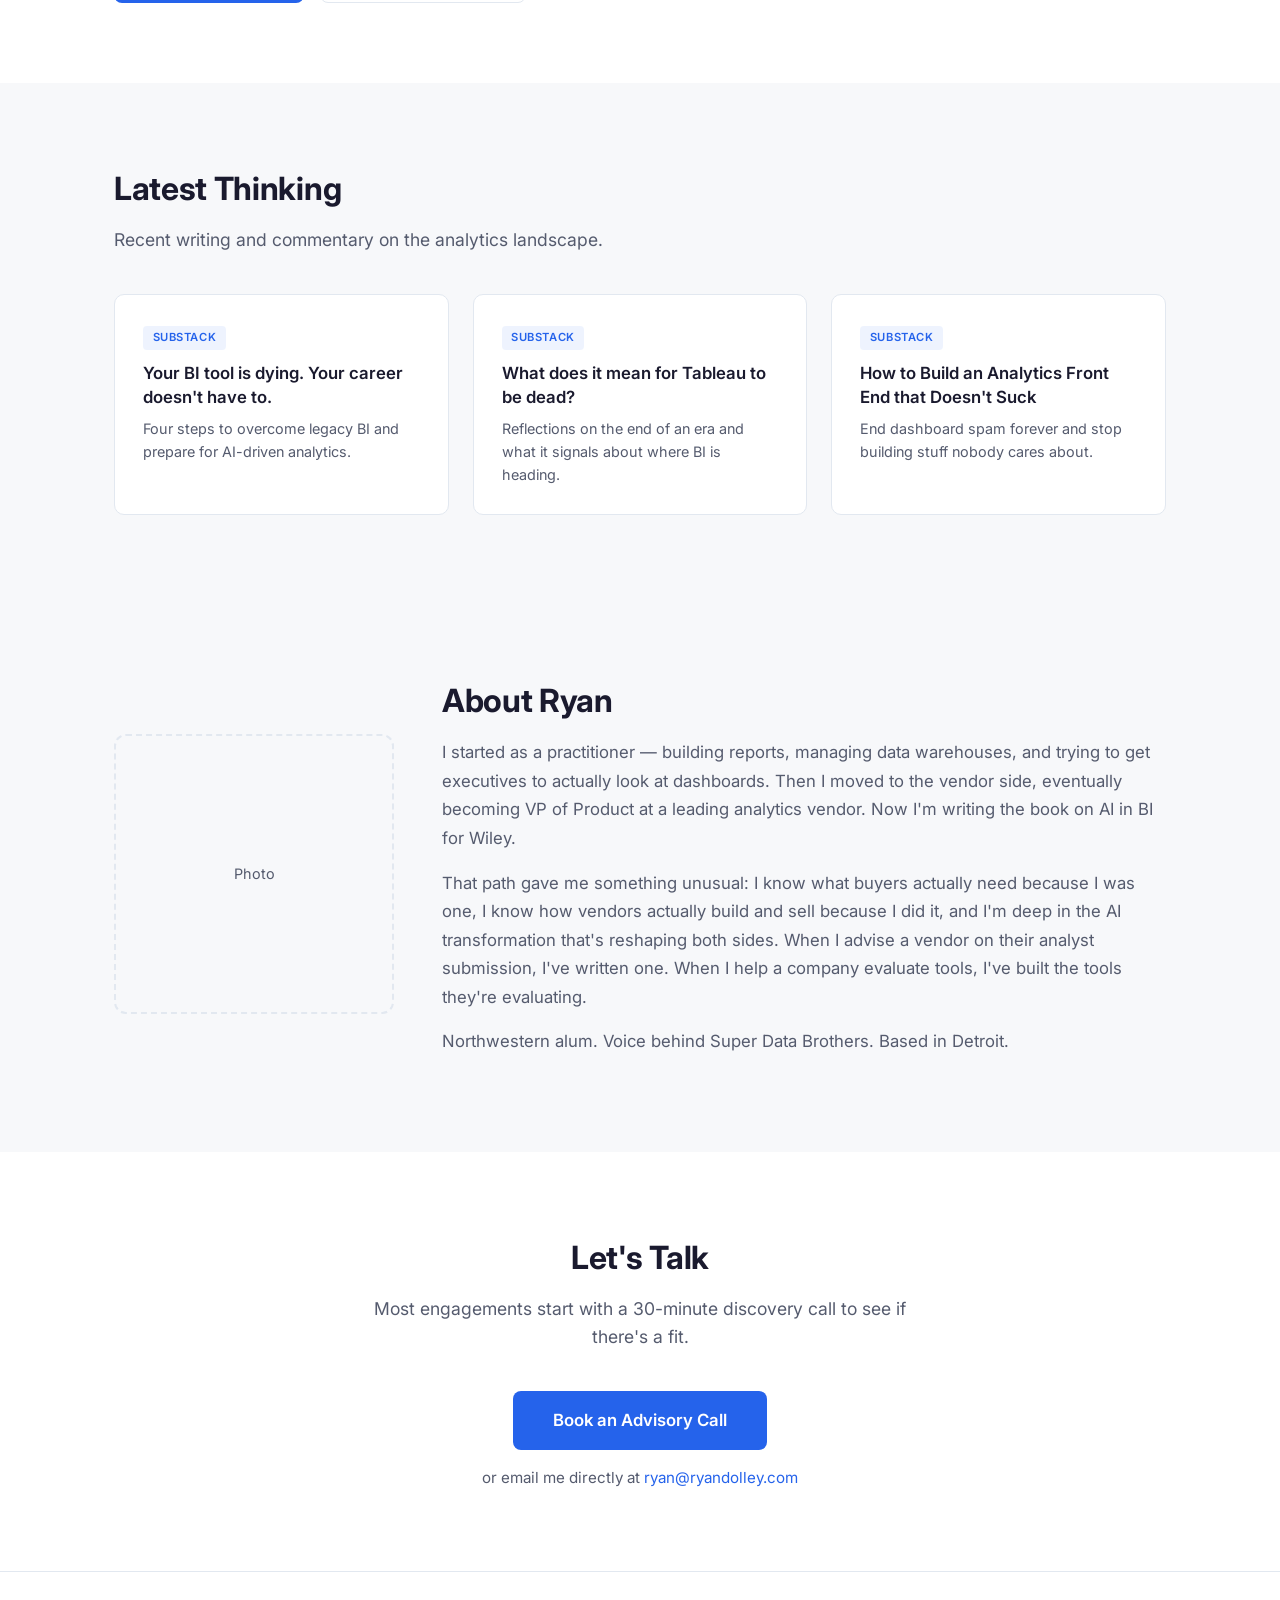
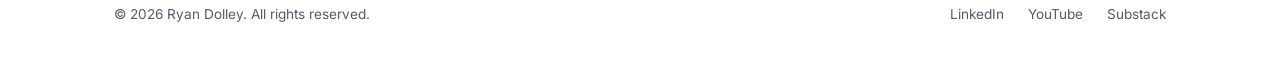
==== commit e9e51847: "Update SDB description and add subscriber stats Co-Authored-By: Claude Opus 4.6 (1M context) <norepl" ====
--- a/index.html
+++ b/index.html
@@ -84,6 +84,14 @@
                     <span class="credibility-number">9K+</span>
                     <span class="credibility-label">LinkedIn Followers</span>
                 </div>
+                <div class="credibility-item">
+                    <span class="credibility-number">5K+</span>
+                    <span class="credibility-label">YouTube Subscribers</span>
+                </div>
+                <div class="credibility-item">
+                    <span class="credibility-number">1K+</span>
+                    <span class="credibility-label">Substack Subscribers</span>
+                </div>
             </div>
         </div>
     </section>
@@ -180,15 +188,15 @@
             <div class="sdb-content">
                 <div class="sdb-text">
                     <h2 class="section-title">Super Data Brothers</h2>
-                    <p>I co-host Super Data Brothers with my brother Eric &mdash; a YouTube show where we break down what's actually happening in the analytics industry. Tool reviews, market trends, vendor drama, and honest takes you won't get from an analyst report.</p>
+                    <p>I co-host Super Data Brothers with my brother Eric &mdash; a weekly livestream on YouTube and LinkedIn where we break down what's actually happening in the analytics industry. Incredible interviews, tool reviews, market trends, vendor drama, and honest takes you won't get from an analyst report.</p>
                     <div class="sdb-stats">
                         <div class="sdb-stat">
-                            <span class="sdb-stat-number">YouTube</span>
-                            <span class="sdb-stat-label">Video Series</span>
+                            <span class="sdb-stat-number">5K+</span>
+                            <span class="sdb-stat-label">YouTube Subscribers</span>
                         </div>
                         <div class="sdb-stat">
-                            <span class="sdb-stat-number">Substack</span>
-                            <span class="sdb-stat-label">Newsletter</span>
+                            <span class="sdb-stat-number">1K+</span>
+                            <span class="sdb-stat-label">Substack Subscribers</span>
                         </div>
                     </div>
                     <div class="sdb-buttons">
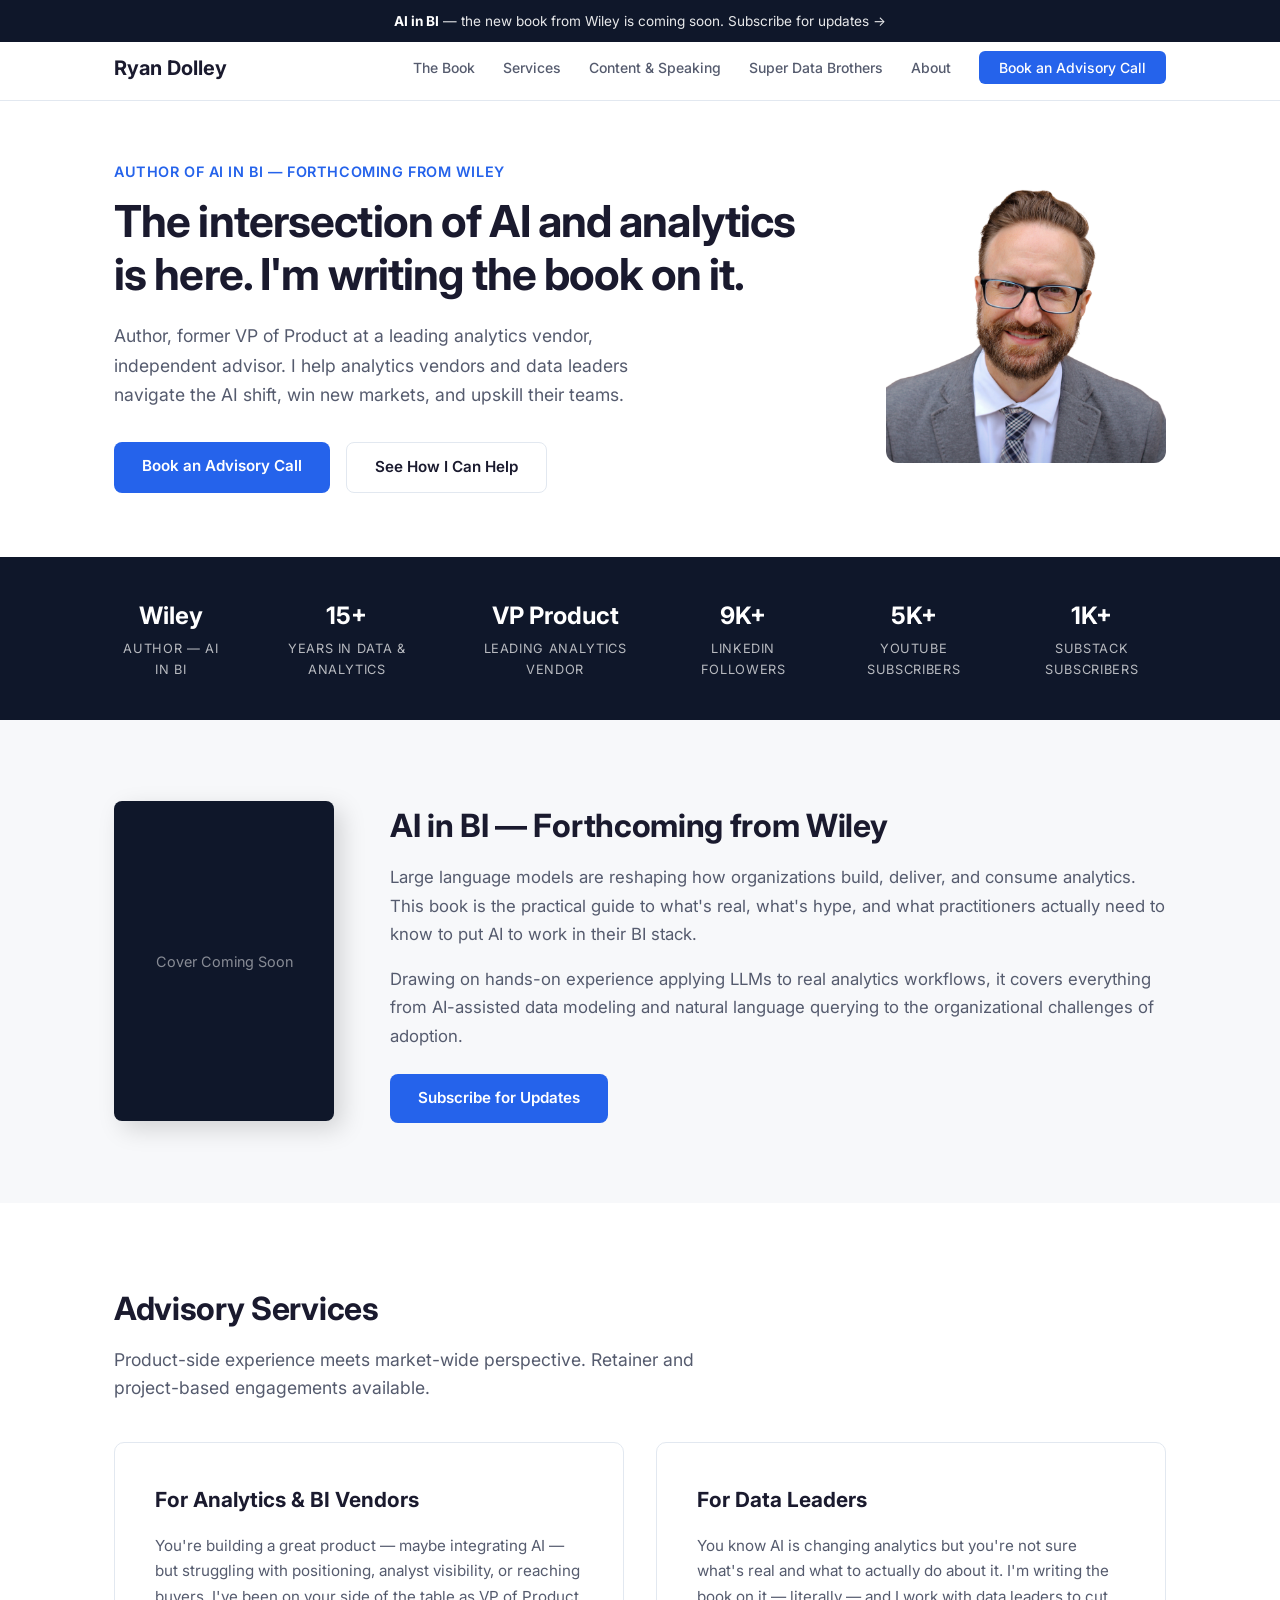
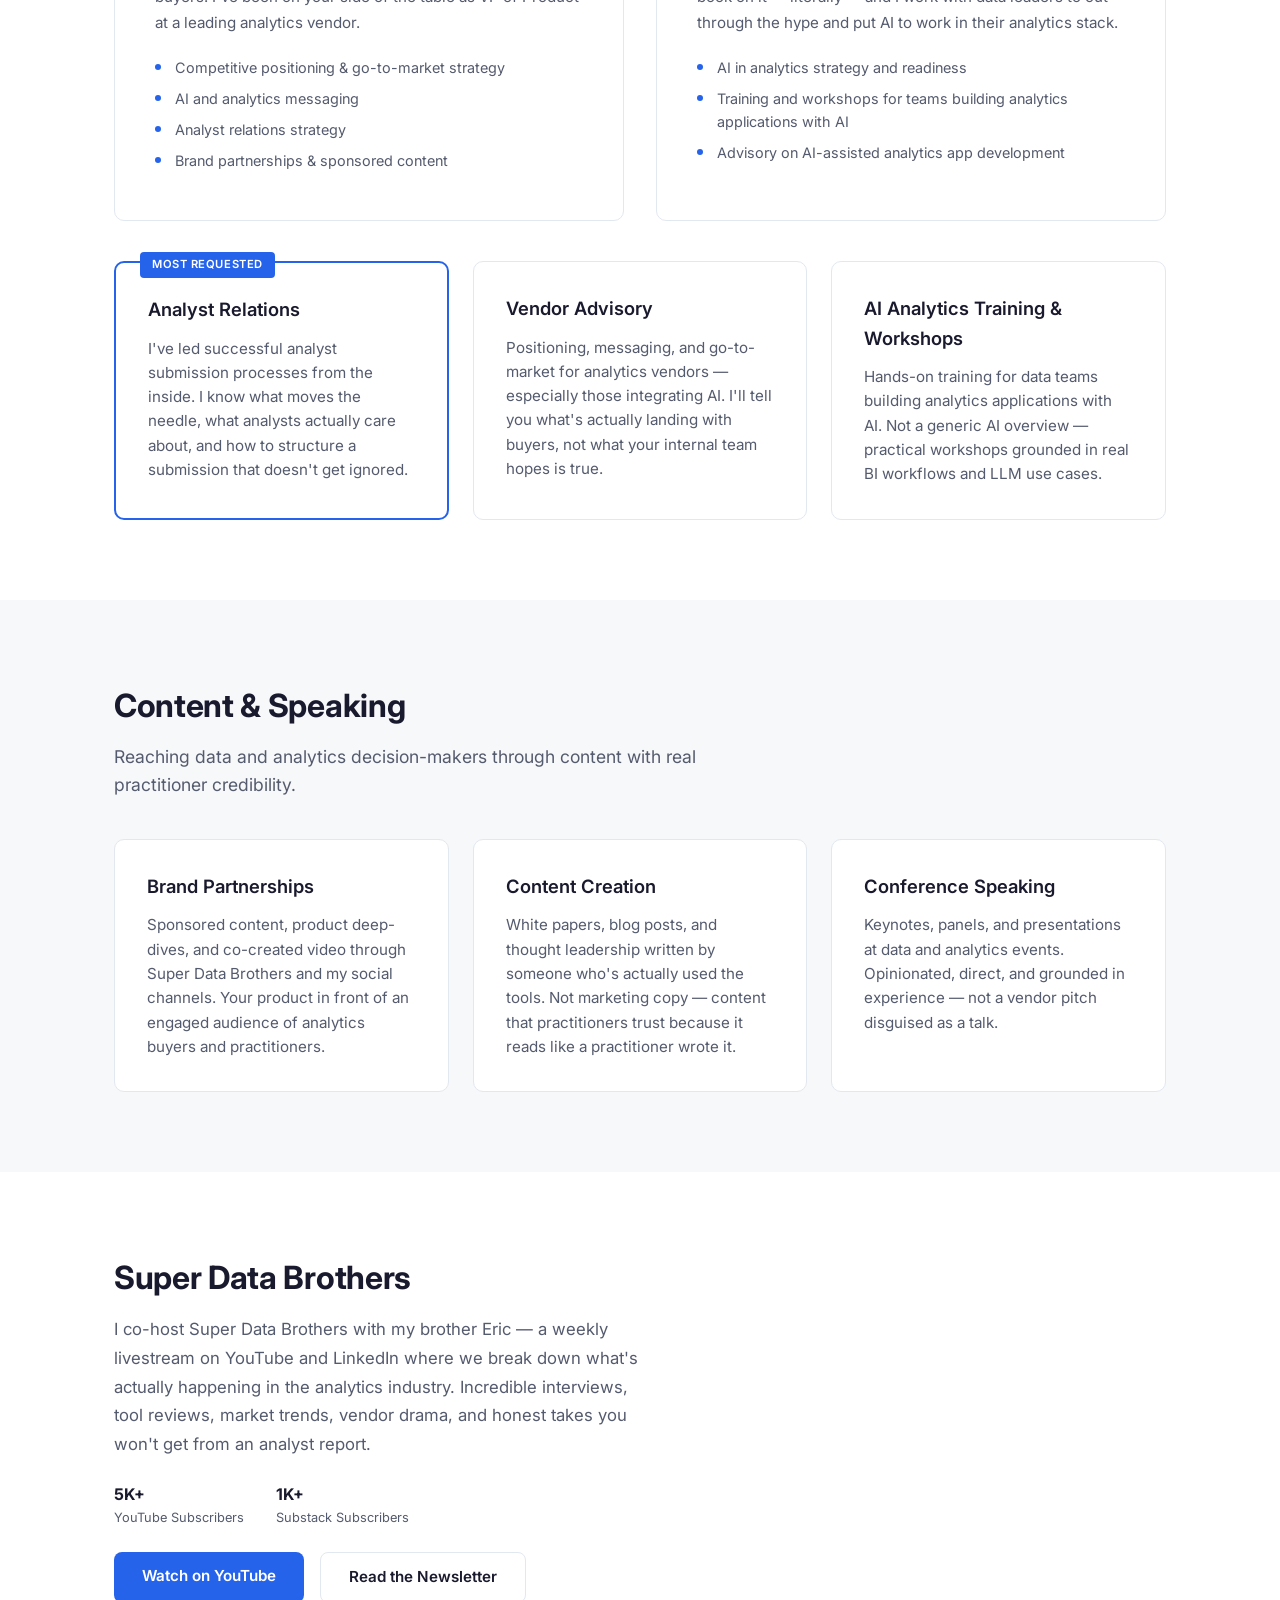
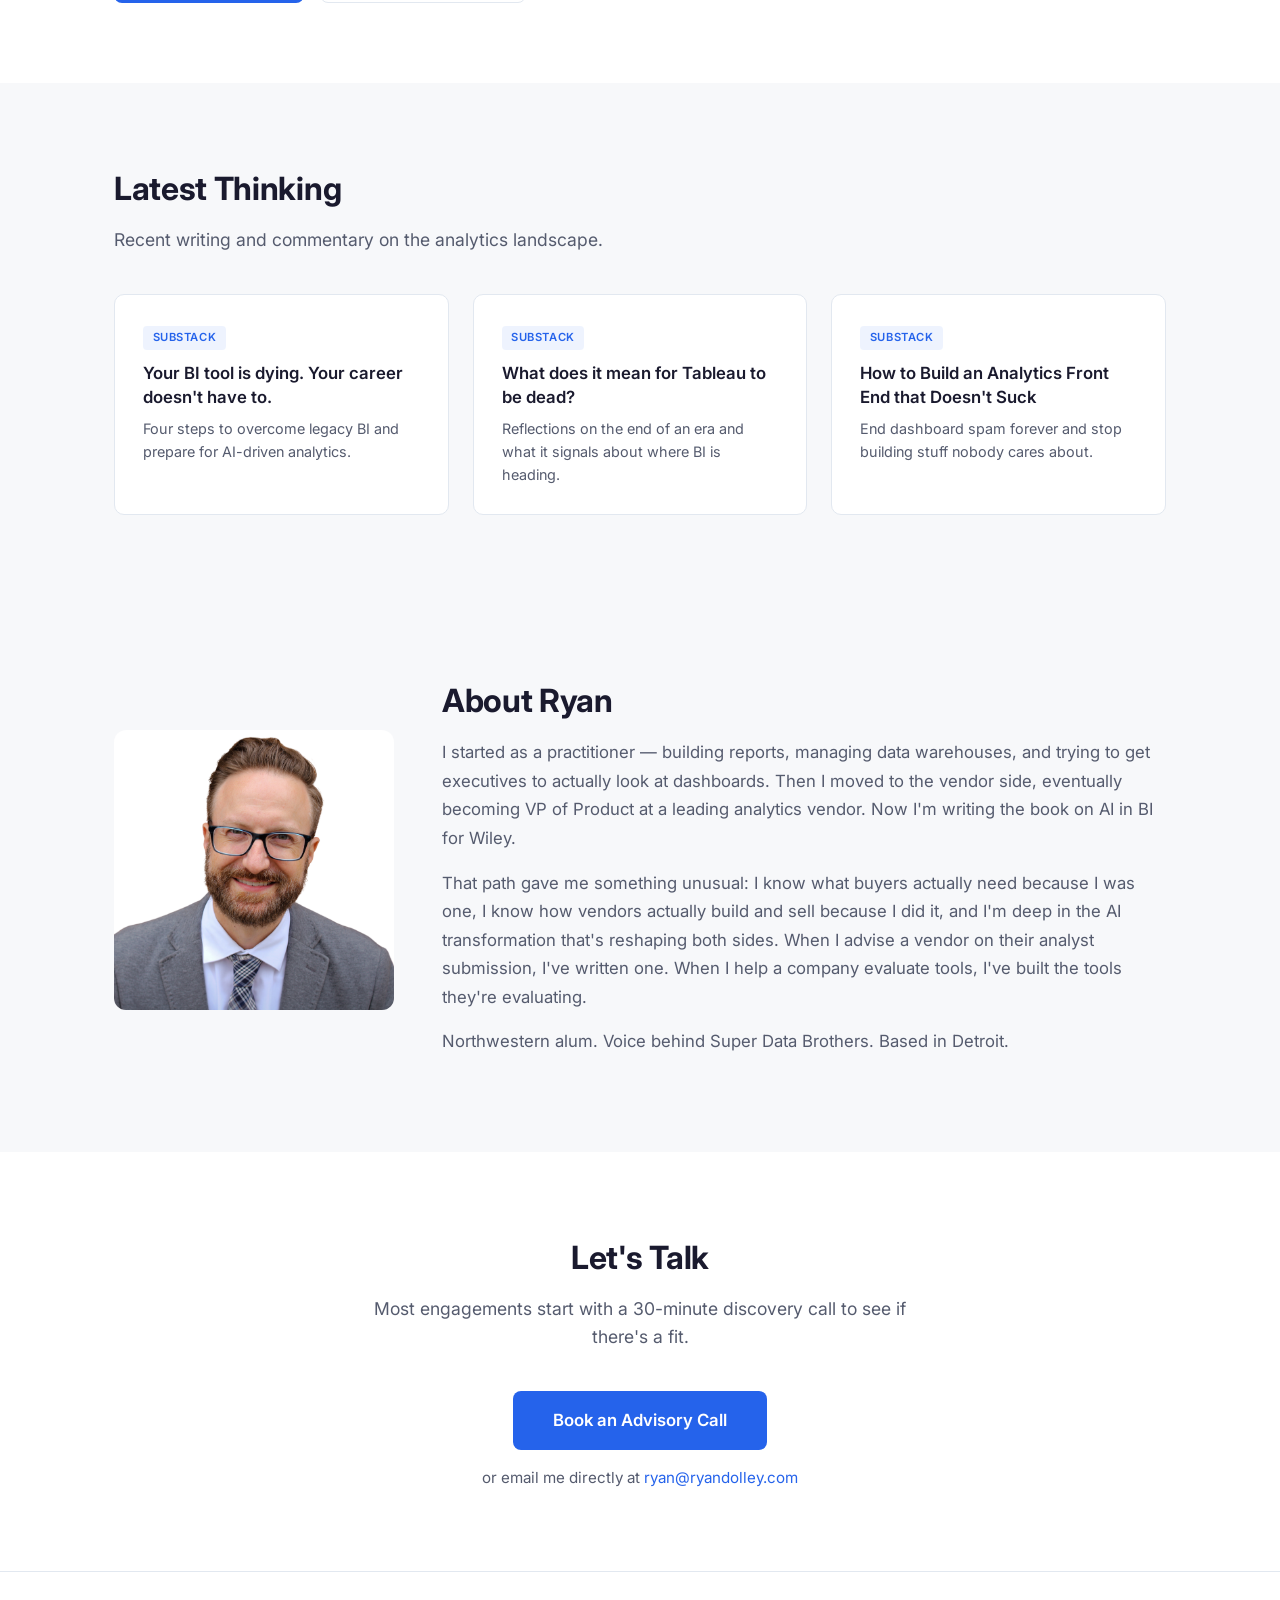
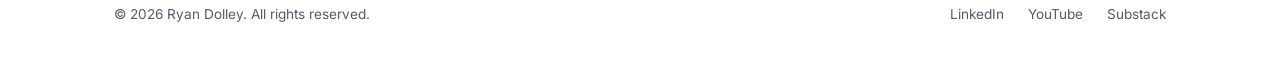
==== commit 5291fdc2: "Add Ryan headshot to hero and about sections Co-Authored-By: Claude Opus 4.6 <noreply@anthropic.com>" ====
--- a/index.html
+++ b/index.html
@@ -12,6 +12,15 @@
     <meta name="twitter:card" content="summary_large_image">
     <title>Ryan Dolley — Analytics Industry Advisor & Author</title>
     <link rel="icon" type="image/svg+xml" href="data:image/svg+xml,<svg xmlns='http://www.w3.org/2000/svg' viewBox='0 0 100 100'><text y='.9em' font-size='90'>RD</text></svg>">
+    <!-- Google tag (gtag.js) -->
+    <script async src="https://www.googletagmanager.com/gtag/js?id=G-72SGSQFECL"></script>
+    <script>
+      window.dataLayer = window.dataLayer || [];
+      function gtag(){dataLayer.push(arguments);}
+      gtag('js', new Date());
+
+      gtag('config', 'G-72SGSQFECL');
+    </script>
     <link rel="stylesheet" href="css/style.css">
     <link rel="preconnect" href="https://fonts.googleapis.com">
     <link rel="preconnect" href="https://fonts.gstatic.com" crossorigin>
@@ -59,7 +68,7 @@
                 </div>
             </div>
             <div class="hero-image">
-                <div class="headshot-placeholder">Photo</div>
+                <img src="images/ryan-headshot.png" alt="Ryan Dolley" class="headshot-img">
             </div>
         </div>
     </section>
@@ -241,7 +250,7 @@
         <div class="container">
             <div class="about-content">
                 <div class="about-image">
-                    <div class="headshot-placeholder">Photo</div>
+                    <img src="images/ryan-headshot.png" alt="Ryan Dolley" class="headshot-img">
                 </div>
                 <div class="about-text">
                     <h2 class="section-title">About Ryan</h2>
--- a/css/style.css
+++ b/css/style.css
@@ -245,6 +245,13 @@
     font-size: 0.9rem;
 }
 
+.headshot-img {
+    width: 280px;
+    height: 280px;
+    border-radius: 12px;
+    object-fit: cover;
+}
+
 .video-placeholder {
     width: 100%;
     max-width: 480px;
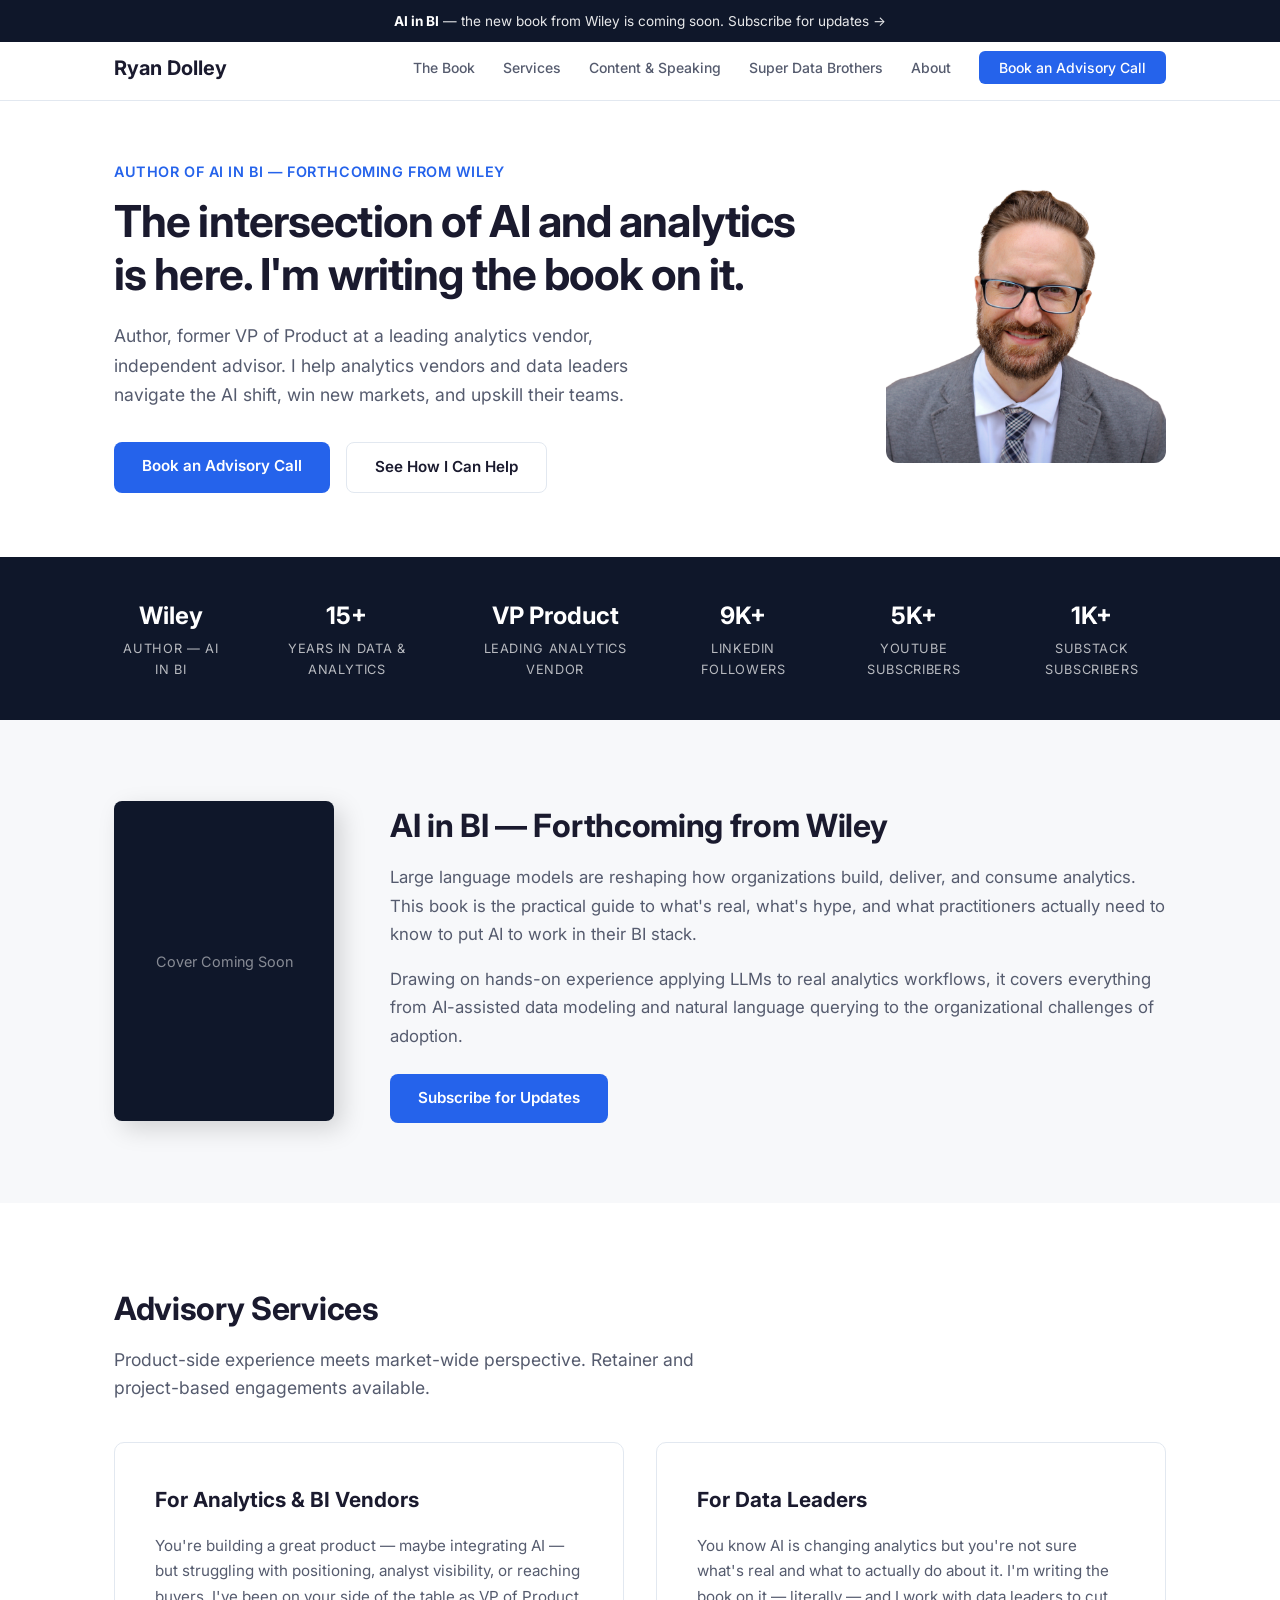
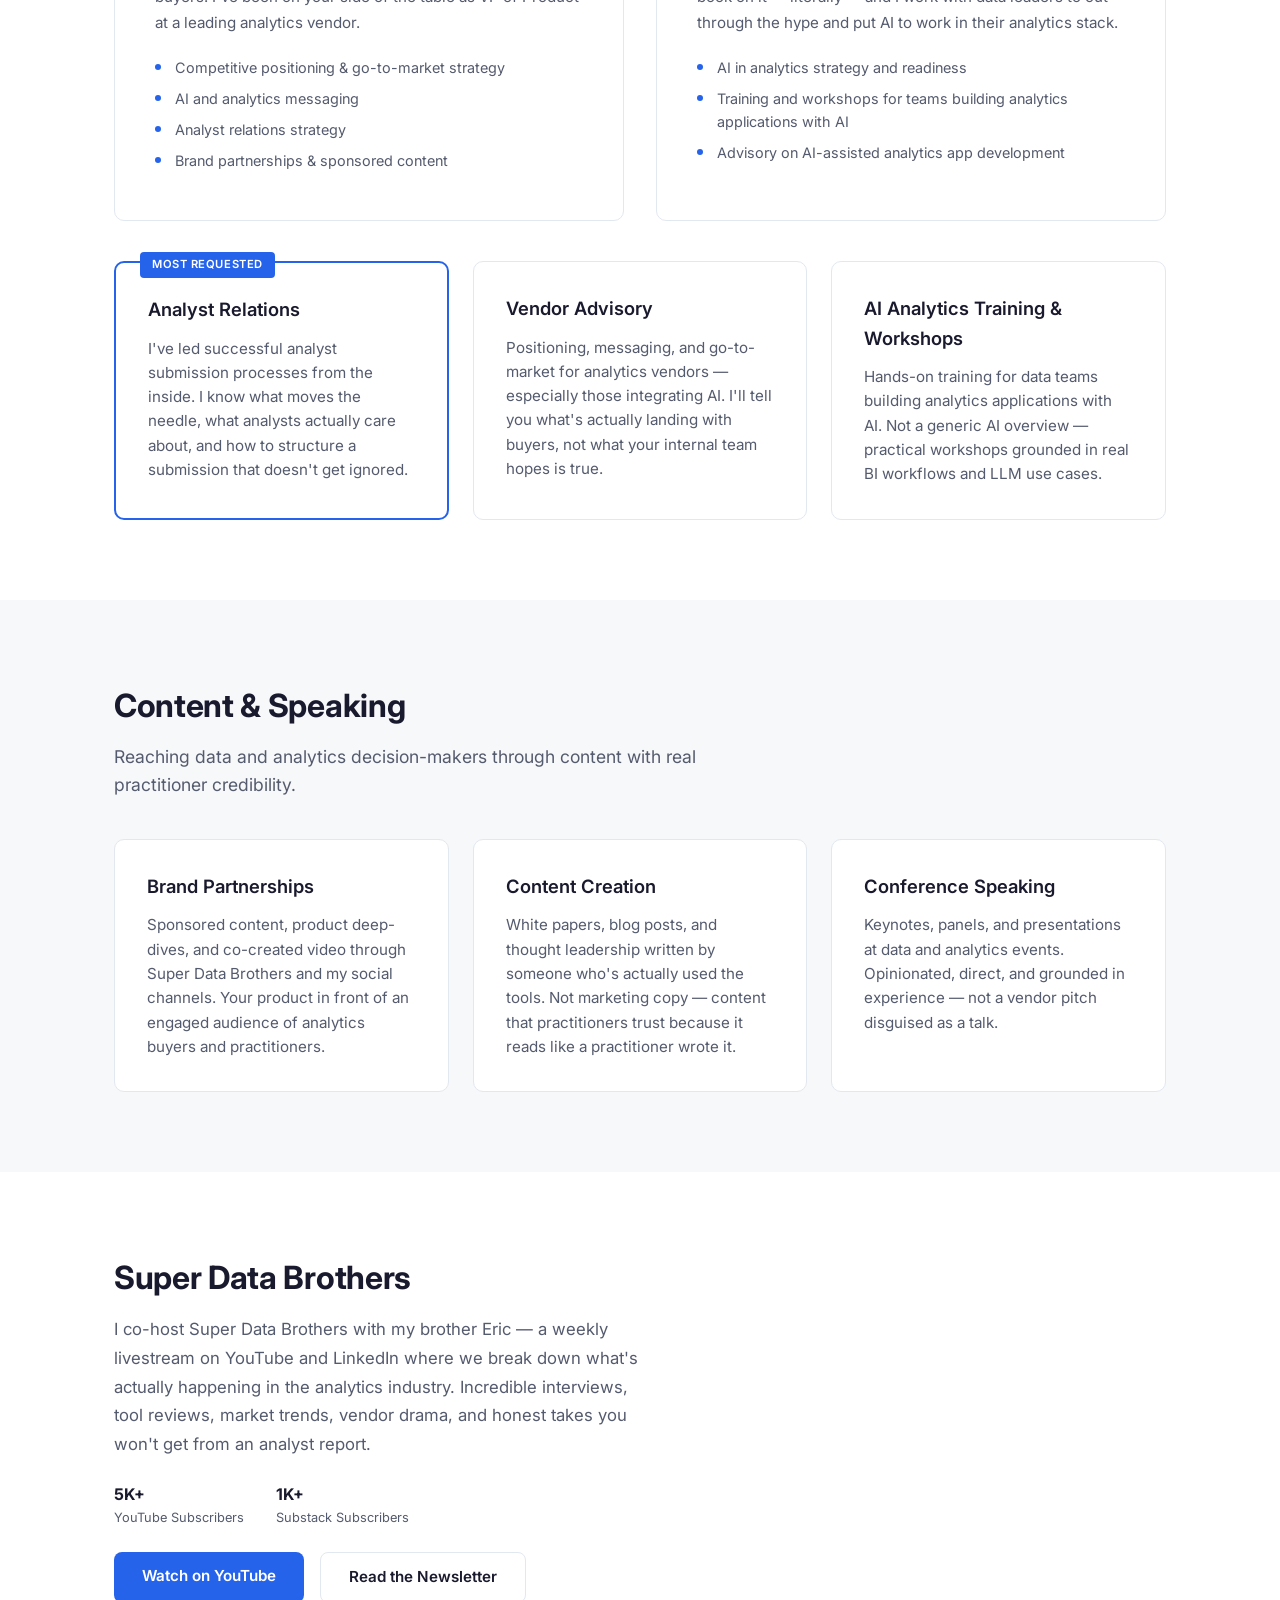
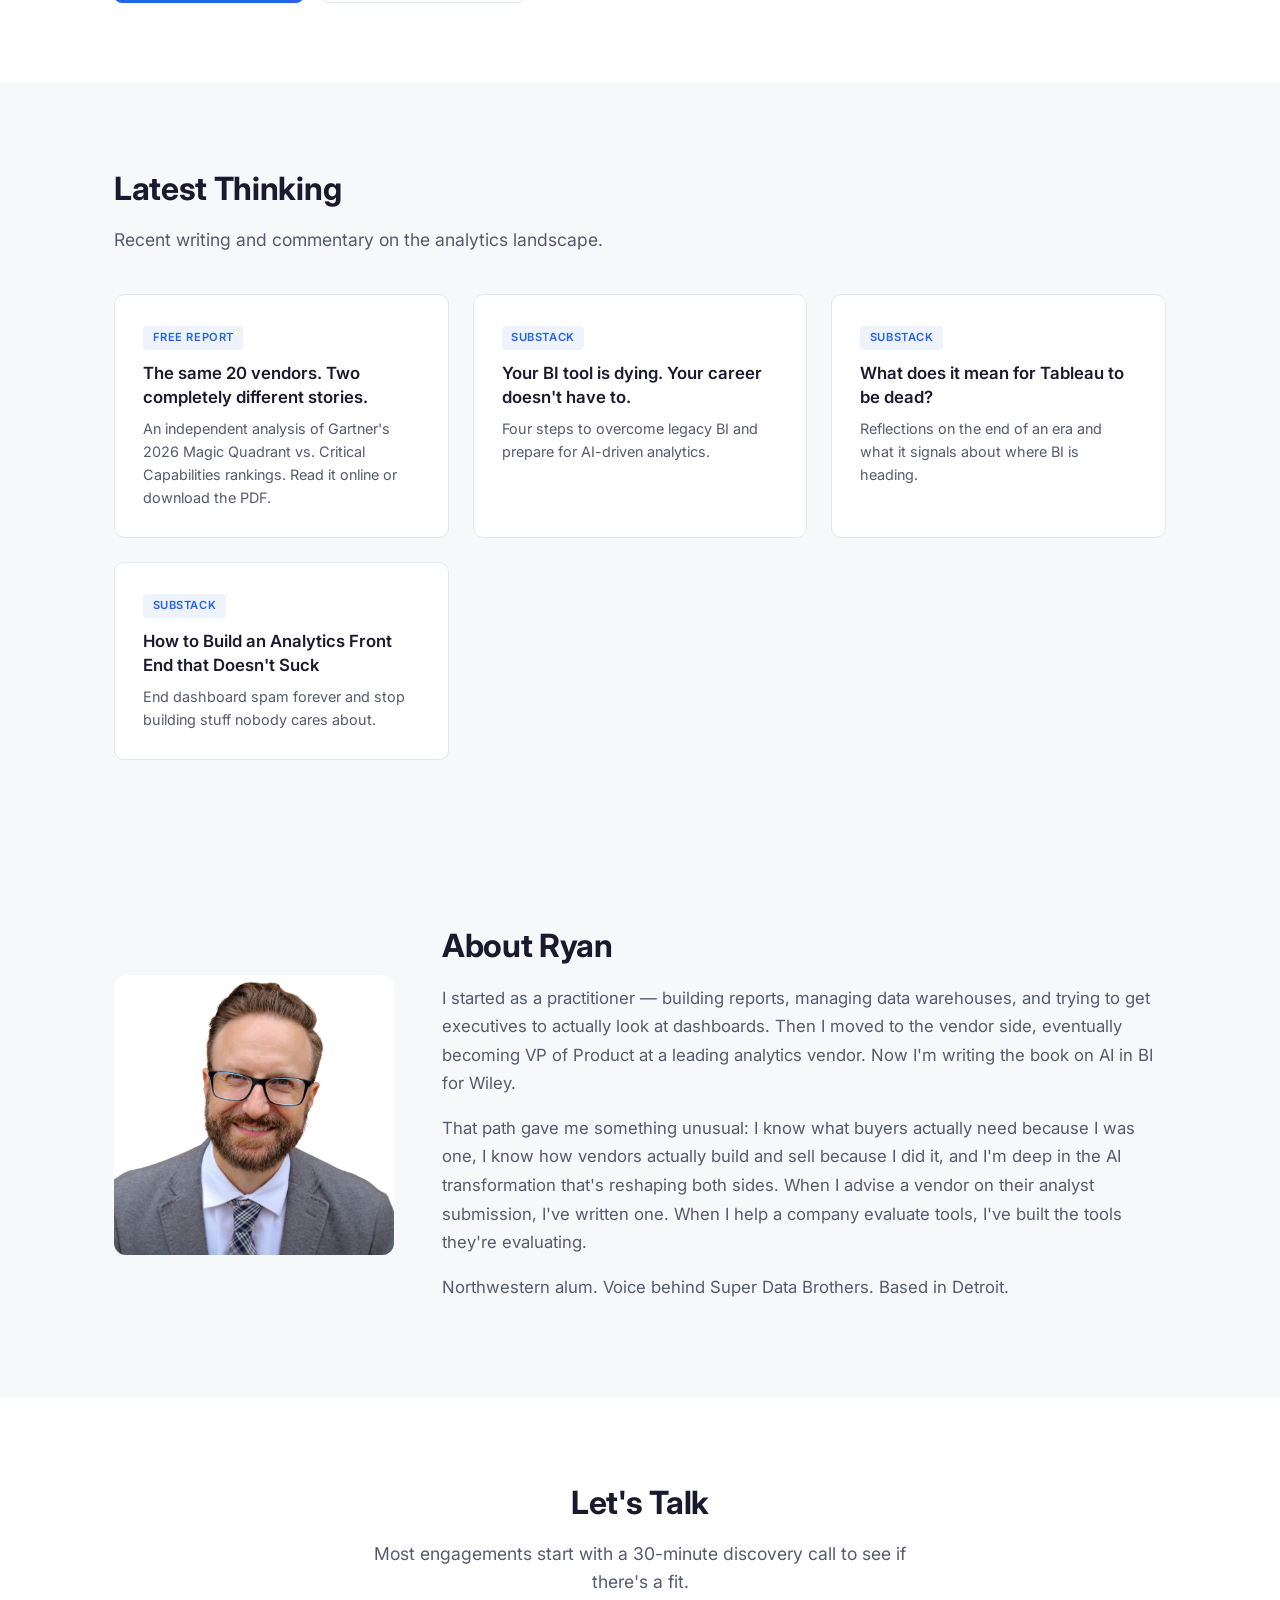
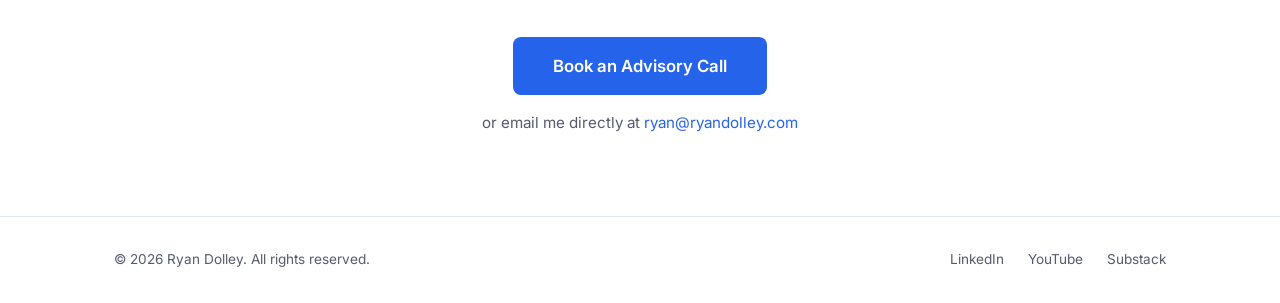
==== commit b6090002: "Add Gartner BI Analysis 2026 report page with PDF download Co-Authored-By: Claude Fable 5 <noreply@a" ====
--- a/index.html
+++ b/index.html
@@ -226,6 +226,11 @@
             <h2 class="section-title">Latest Thinking</h2>
             <p class="section-intro">Recent writing and commentary on the analytics landscape.</p>
             <div class="articles-grid">
+                <a href="/reports/gartner-bi-analysis-2026/" class="article-card">
+                    <span class="article-tag">Free Report</span>
+                    <h3>The same 20 vendors. Two completely different stories.</h3>
+                    <p>An independent analysis of Gartner's 2026 Magic Quadrant vs. Critical Capabilities rankings. Read it online or download the PDF.</p>
+                </a>
                 <a href="https://superdatablog.substack.com/p/your-bi-tool-is-dying-your-career" target="_blank" rel="noopener" class="article-card">
                     <span class="article-tag">Substack</span>
                     <h3>Your BI tool is dying. Your career doesn't have to.</h3>
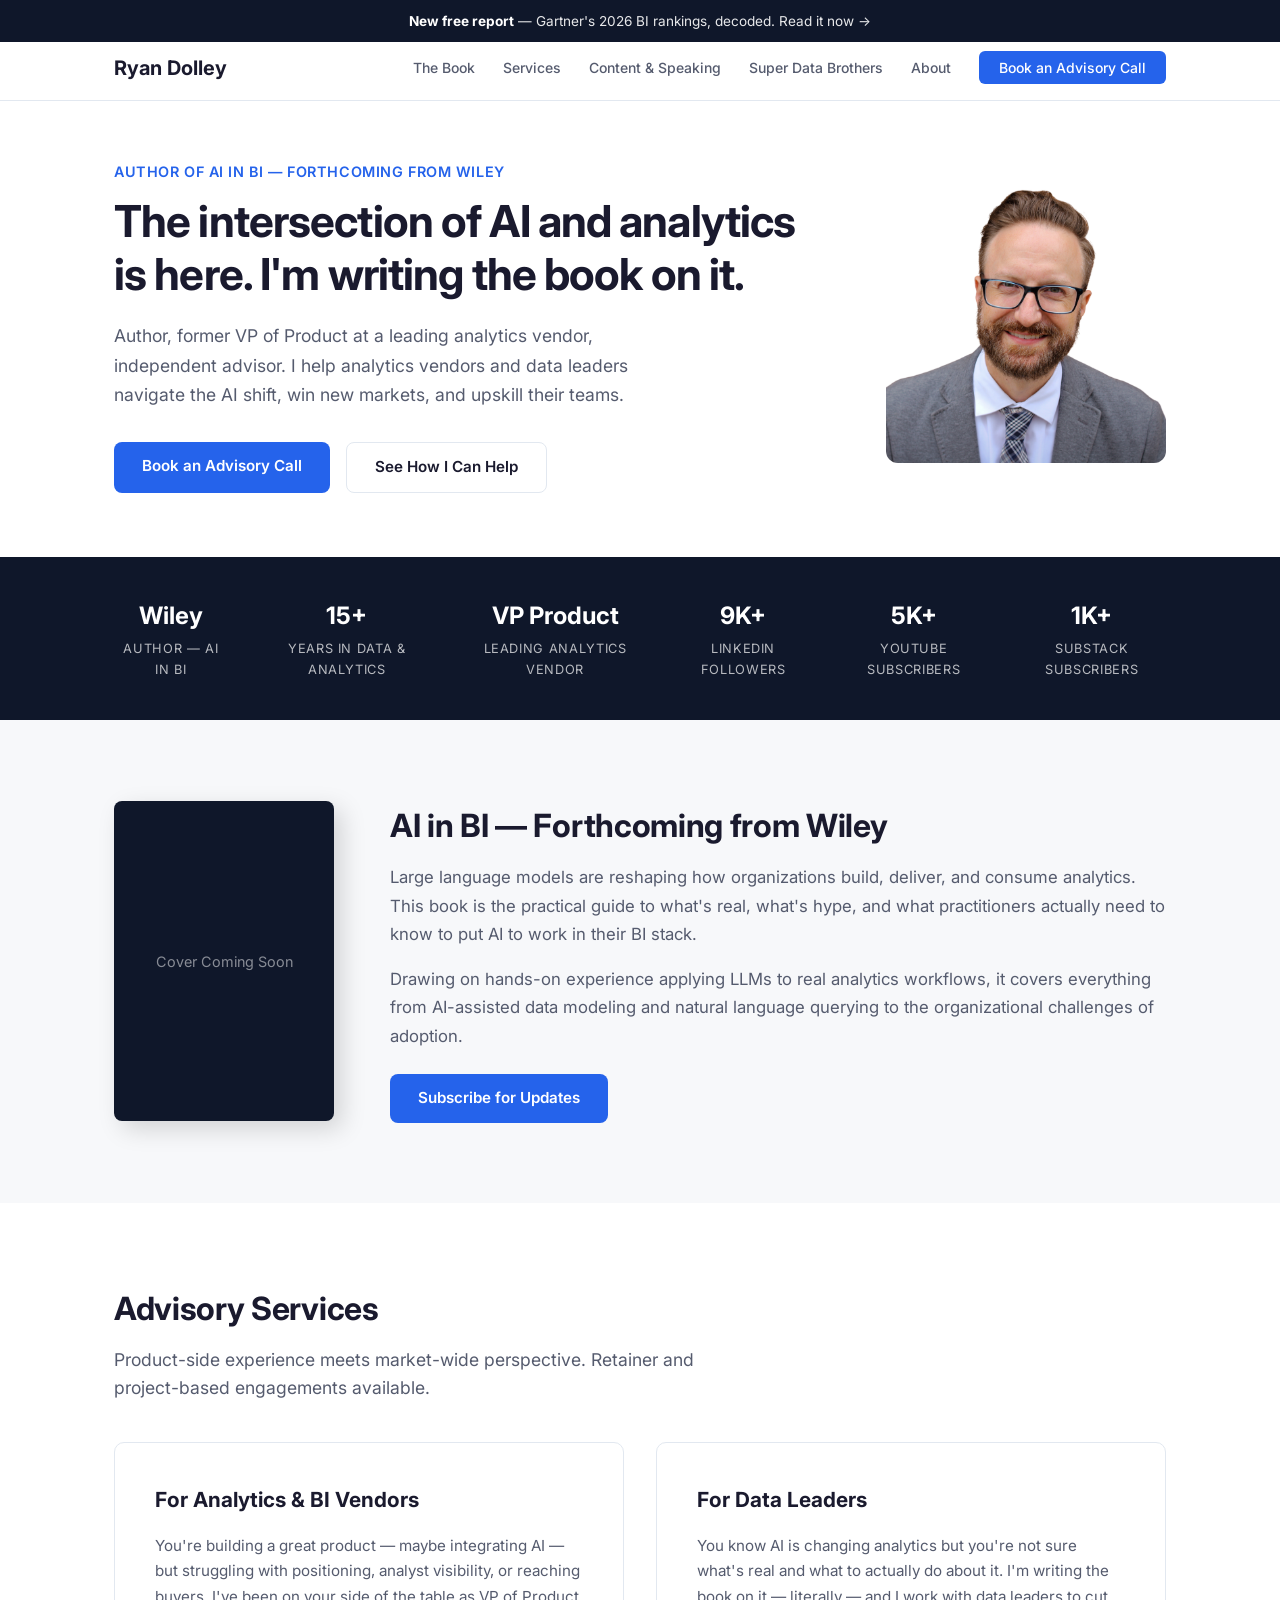
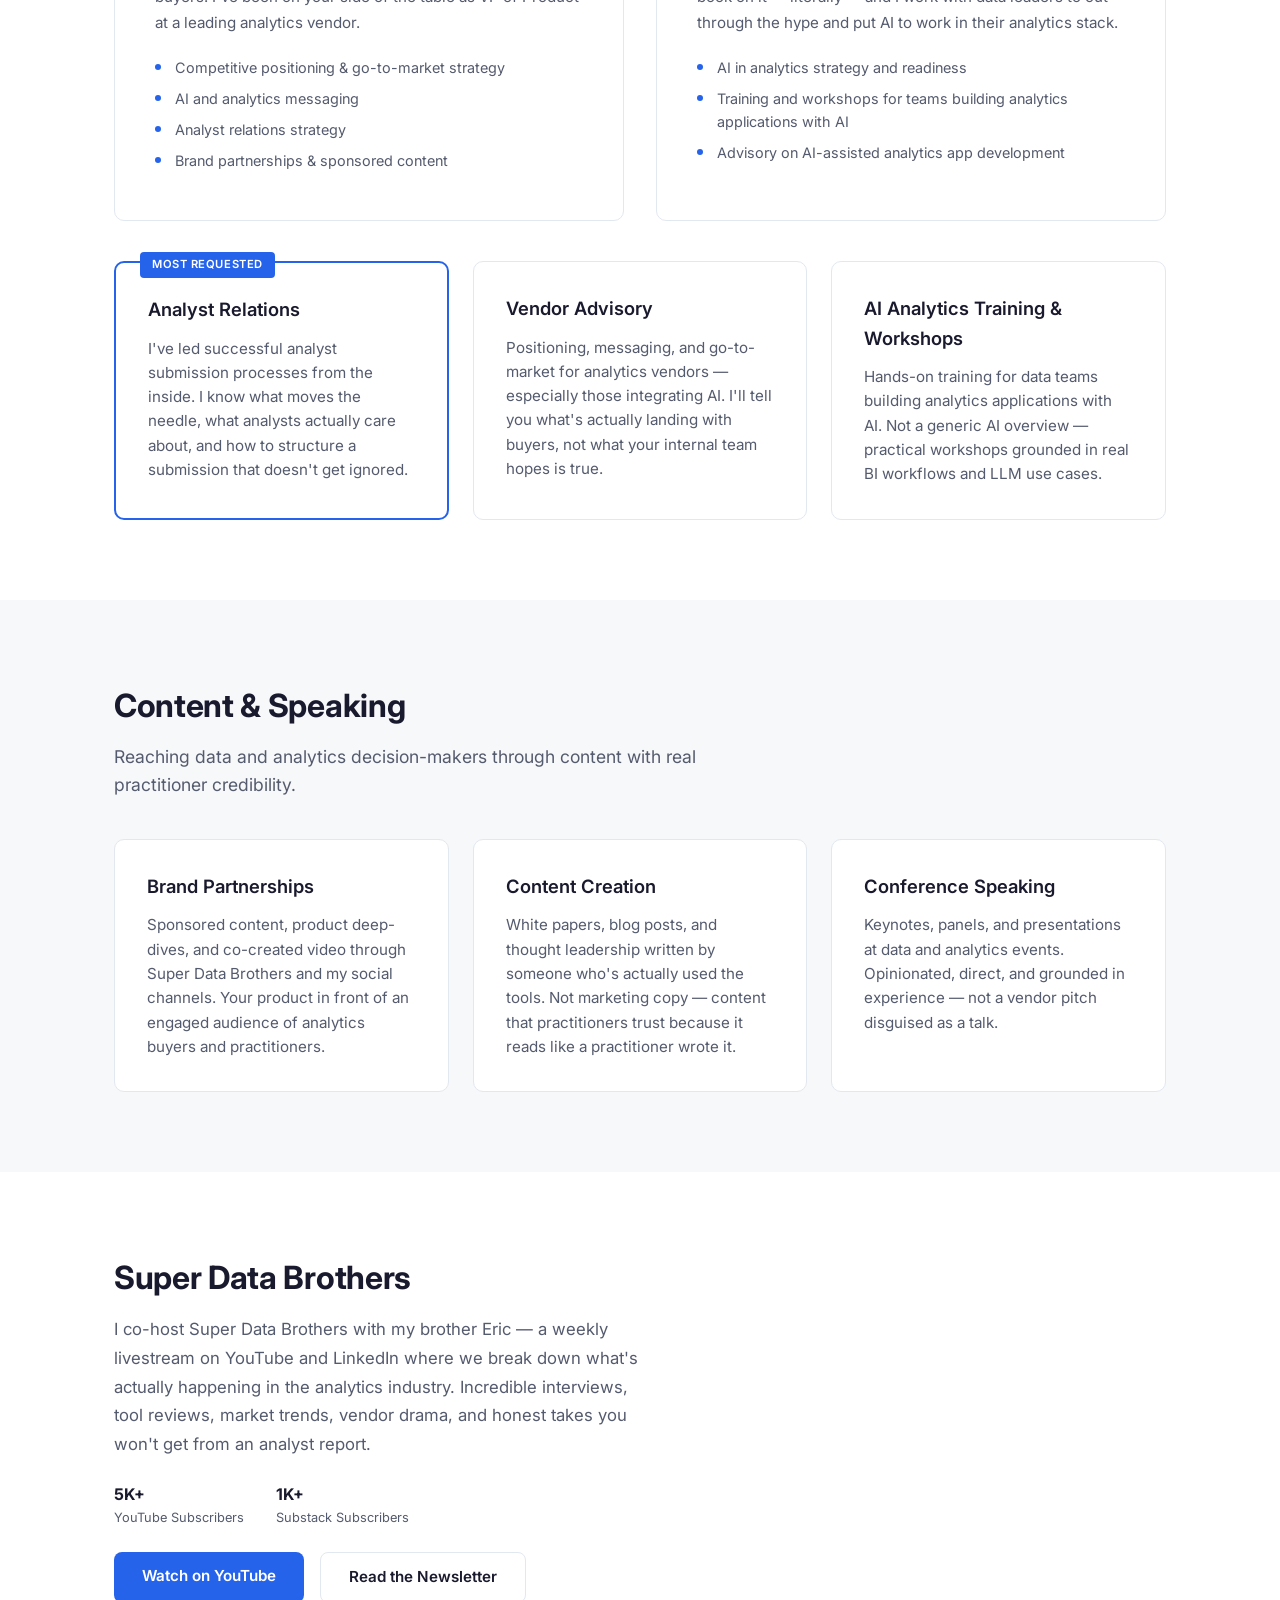
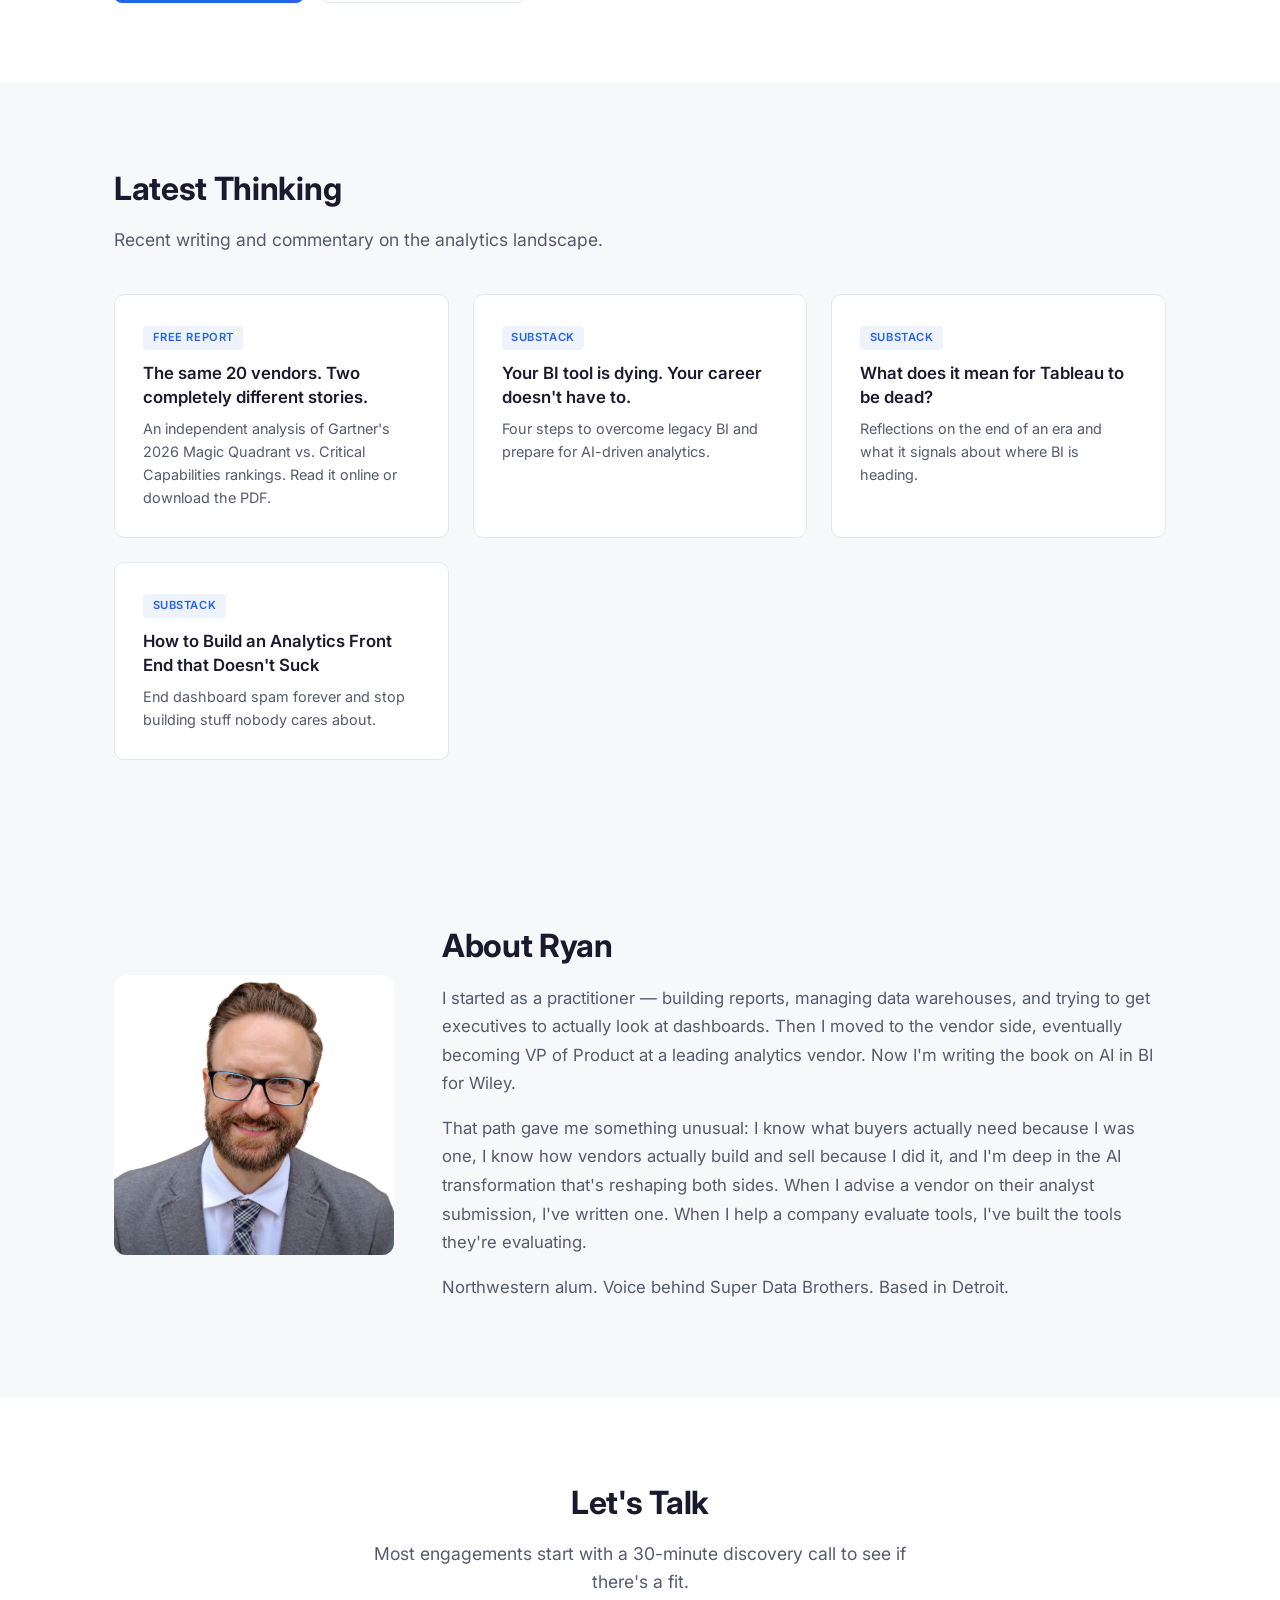
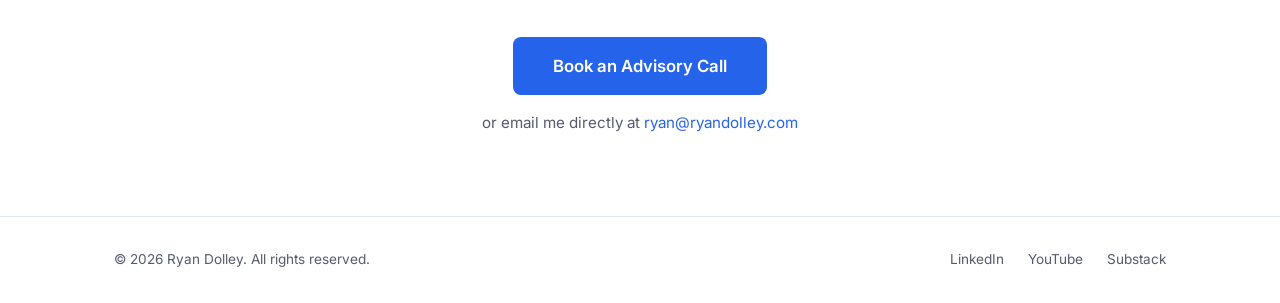
==== commit 367a2446: "Point homepage announcement bar at the Gartner report Co-Authored-By: Claude Fable 5 <noreply@anthro" ====
--- a/index.html
+++ b/index.html
@@ -30,8 +30,8 @@
 
     <div class="announcement-bar">
         <div class="container">
-            <a href="https://superdatablog.substack.com" target="_blank" rel="noopener">
-                <strong>AI in BI</strong> &mdash; the new book from Wiley is coming soon. Subscribe for updates &rarr;
+            <a href="/reports/gartner-bi-analysis-2026/">
+                <strong>New free report</strong> &mdash; Gartner's 2026 BI rankings, decoded. Read it now &rarr;
             </a>
         </div>
     </div>
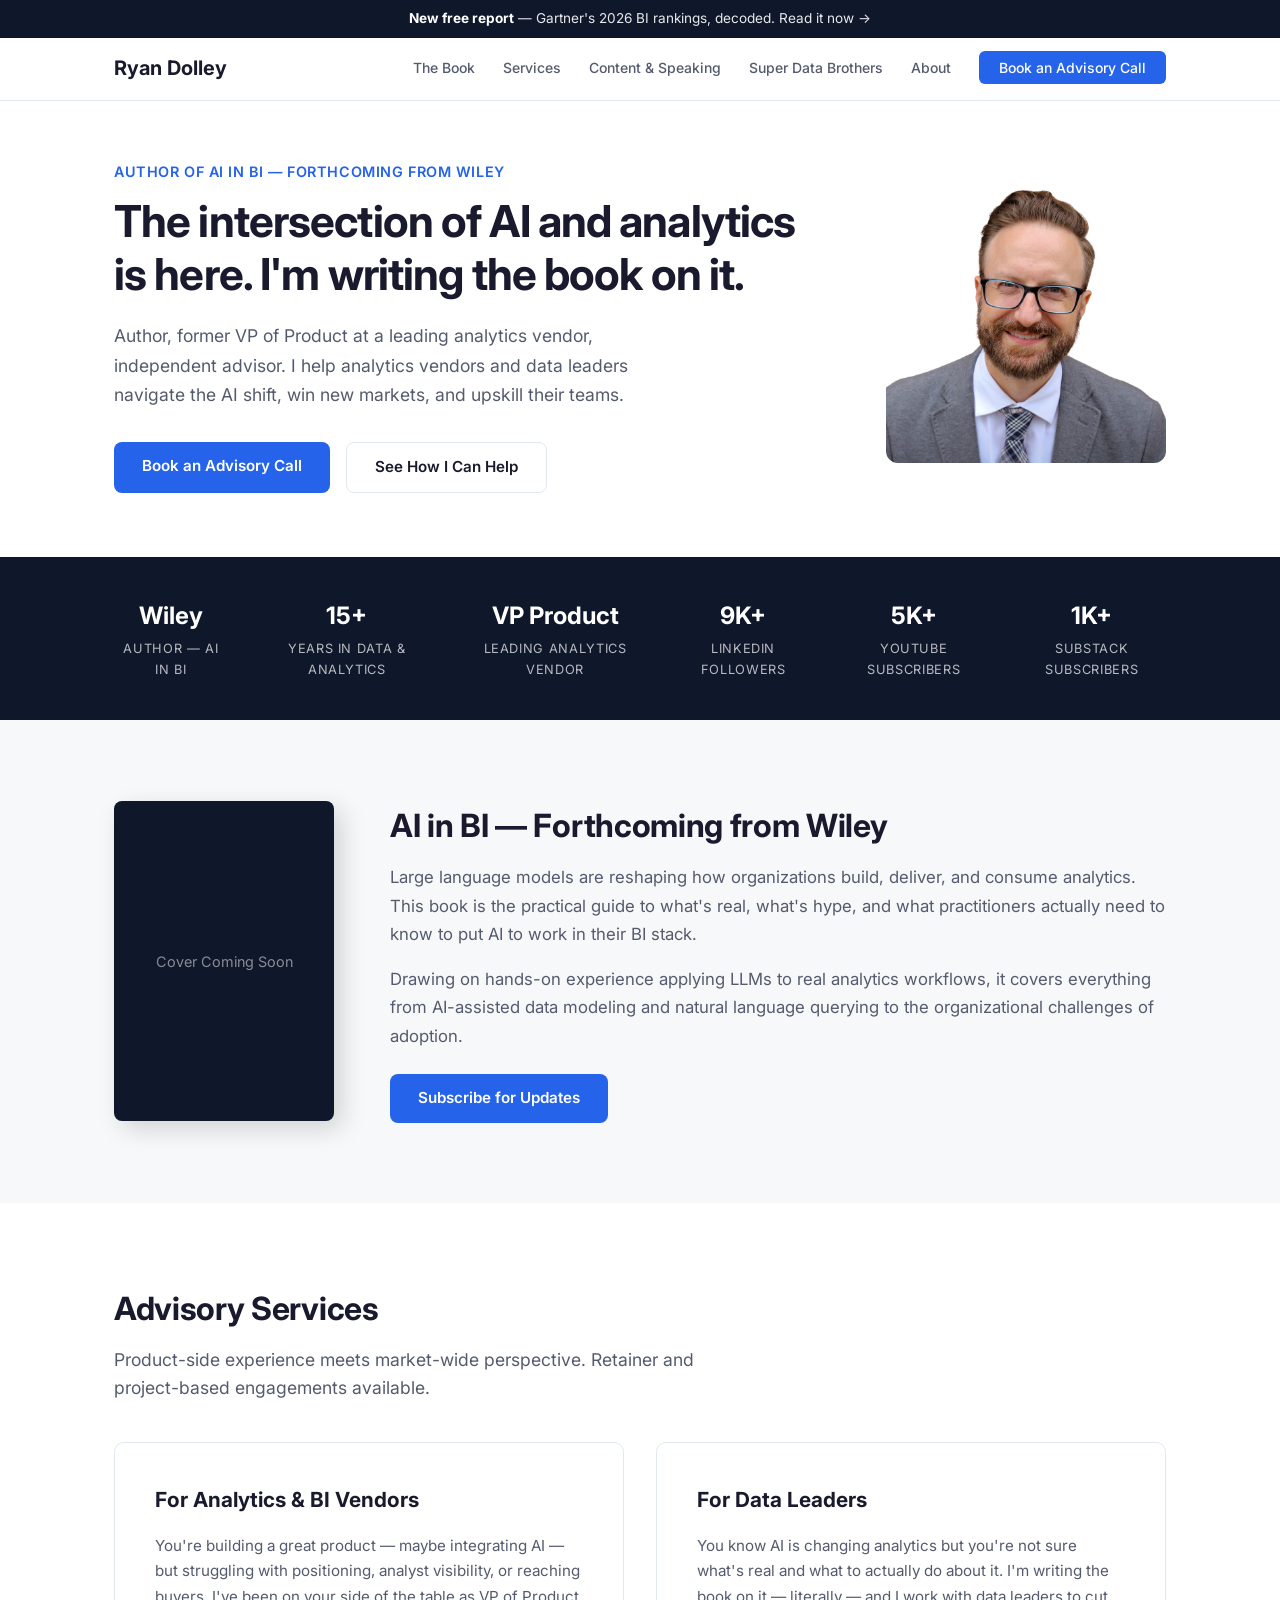
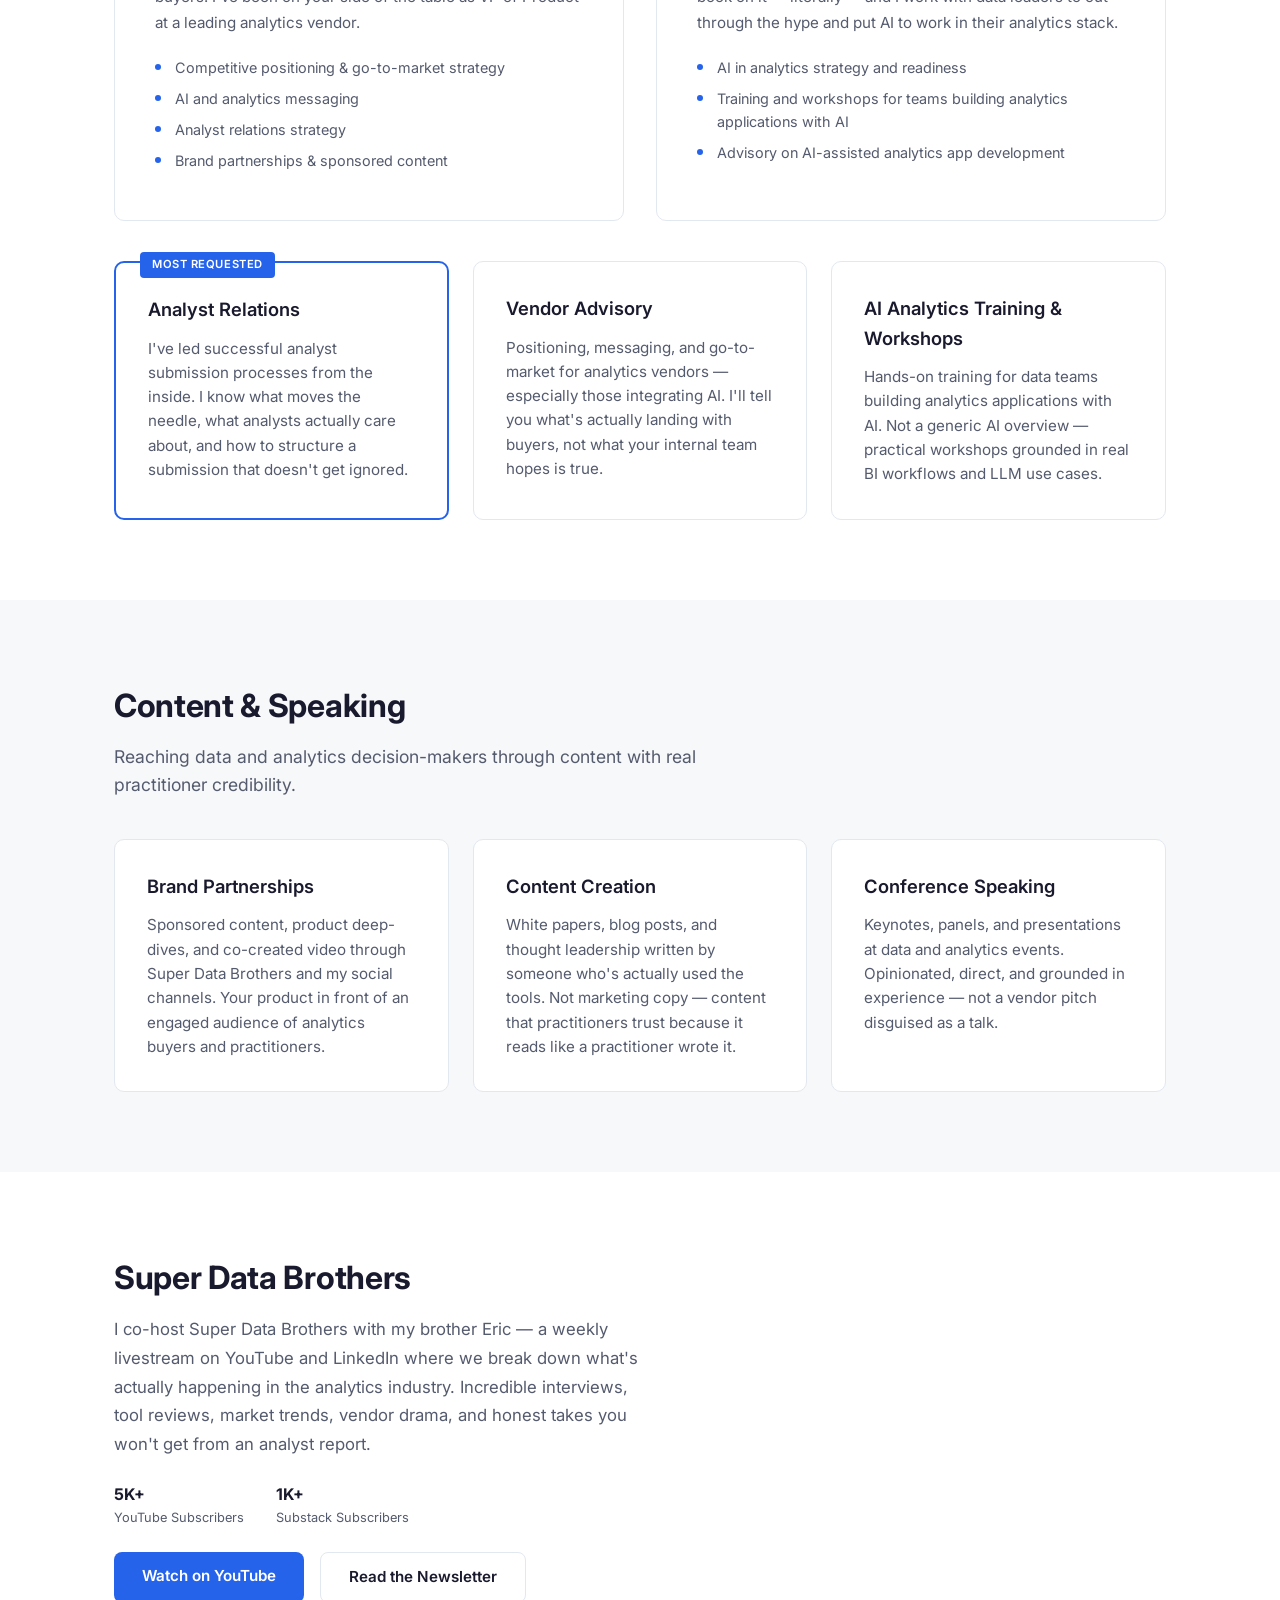
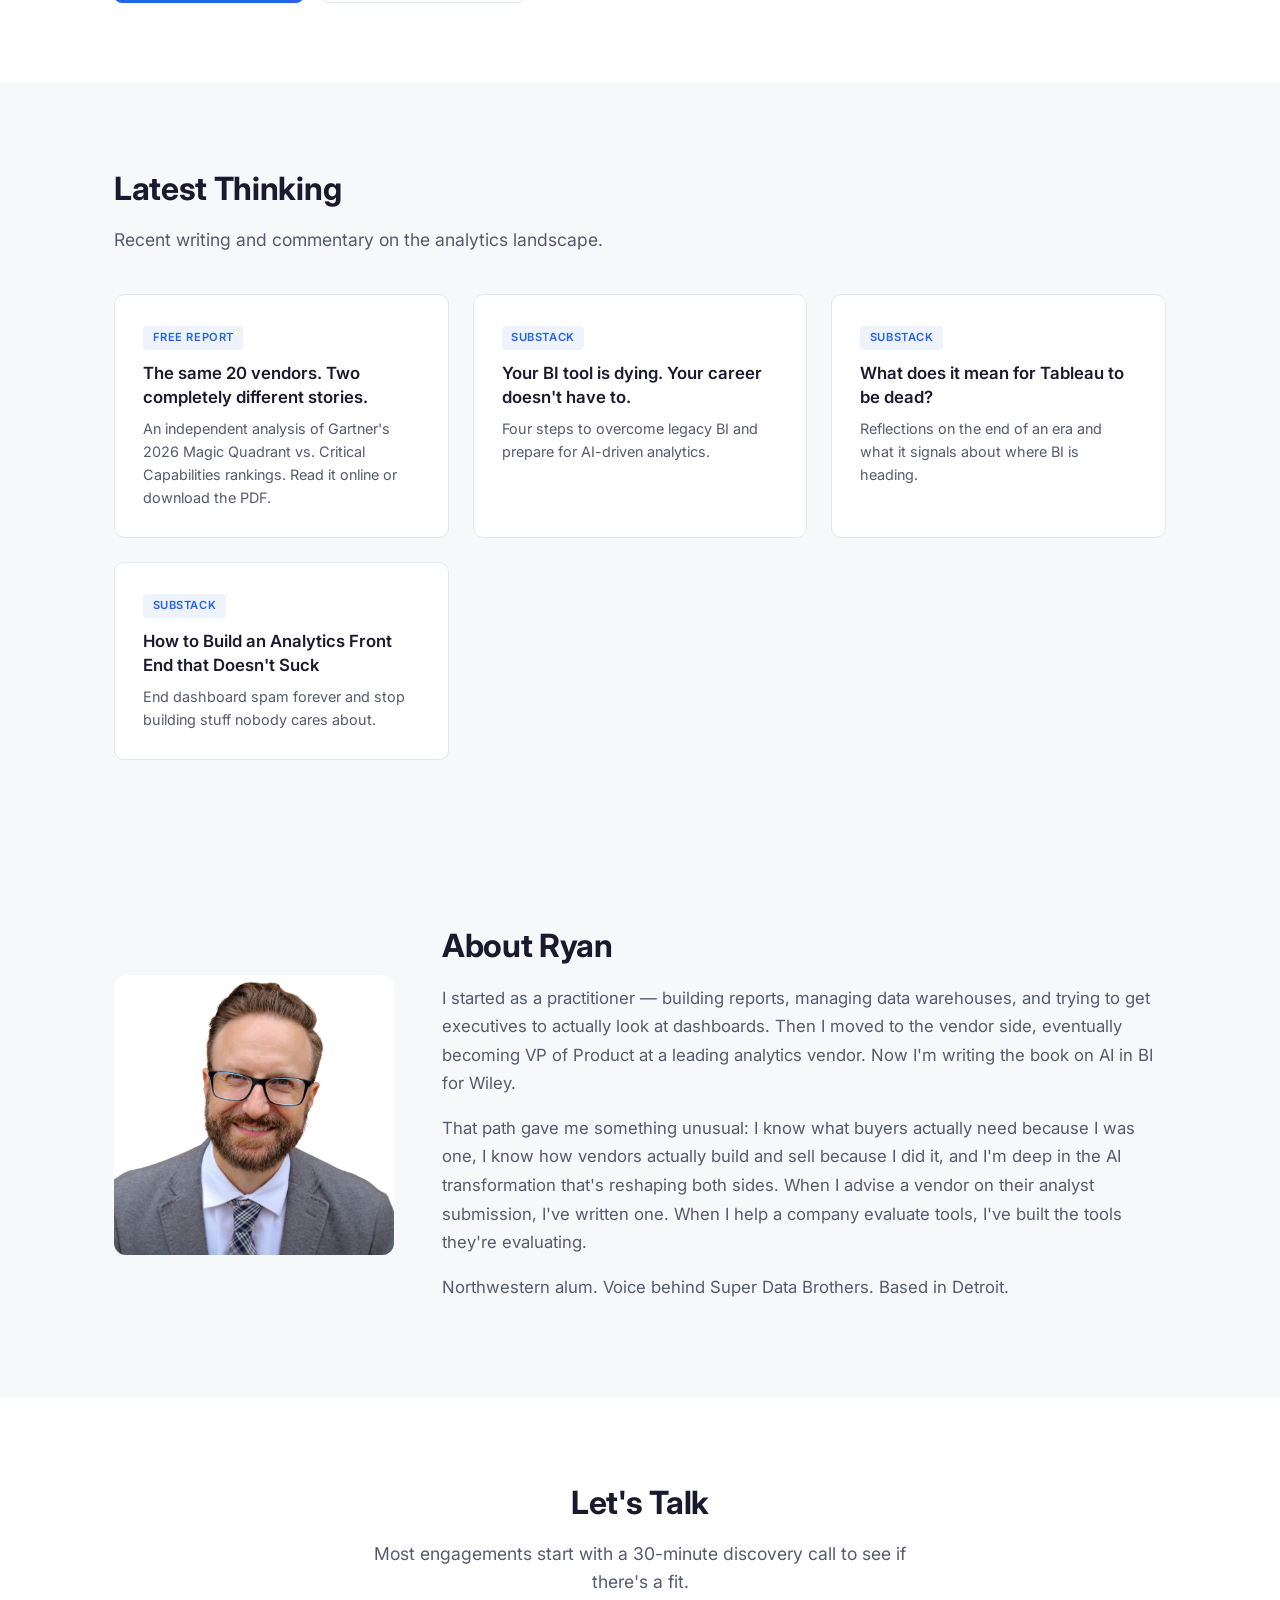
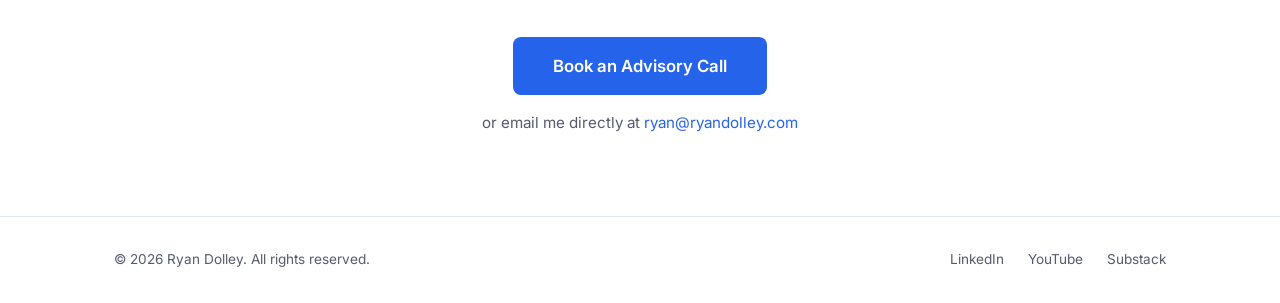
==== commit cc385b47: "Rotate announcement bar between report and book messages Co-Authored-By: Claude Fable 5 <noreply@ant" ====
--- a/index.html
+++ b/index.html
@@ -28,10 +28,13 @@
 </head>
 <body>
 
-    <div class="announcement-bar">
-        <div class="container">
-            <a href="/reports/gartner-bi-analysis-2026/">
+    <div class="announcement-bar rotating">
+        <div class="container">
+            <a href="/reports/gartner-bi-analysis-2026/" class="announcement-active">
                 <strong>New free report</strong> &mdash; Gartner's 2026 BI rankings, decoded. Read it now &rarr;
+            </a>
+            <a href="https://superdatablog.substack.com" target="_blank" rel="noopener">
+                <strong>AI in BI</strong> &mdash; the new book from Wiley is coming soon. Subscribe for updates &rarr;
             </a>
         </div>
     </div>
--- a/css/style.css
+++ b/css/style.css
@@ -75,6 +75,29 @@
     color: #fff;
 }
 
+/* Rotating announcement bar — messages stack in the same spot and cross-fade */
+.announcement-bar.rotating .container {
+    display: grid;
+}
+
+.announcement-bar.rotating a {
+    grid-area: 1 / 1;
+    opacity: 0;
+    pointer-events: none;
+    transition: opacity 0.6s ease;
+}
+
+.announcement-bar.rotating a.announcement-active {
+    opacity: 1;
+    pointer-events: auto;
+}
+
+@media (prefers-reduced-motion: reduce) {
+    .announcement-bar.rotating a {
+        transition: none;
+    }
+}
+
 .site-header {
     position: fixed;
     top: 2.25rem;
